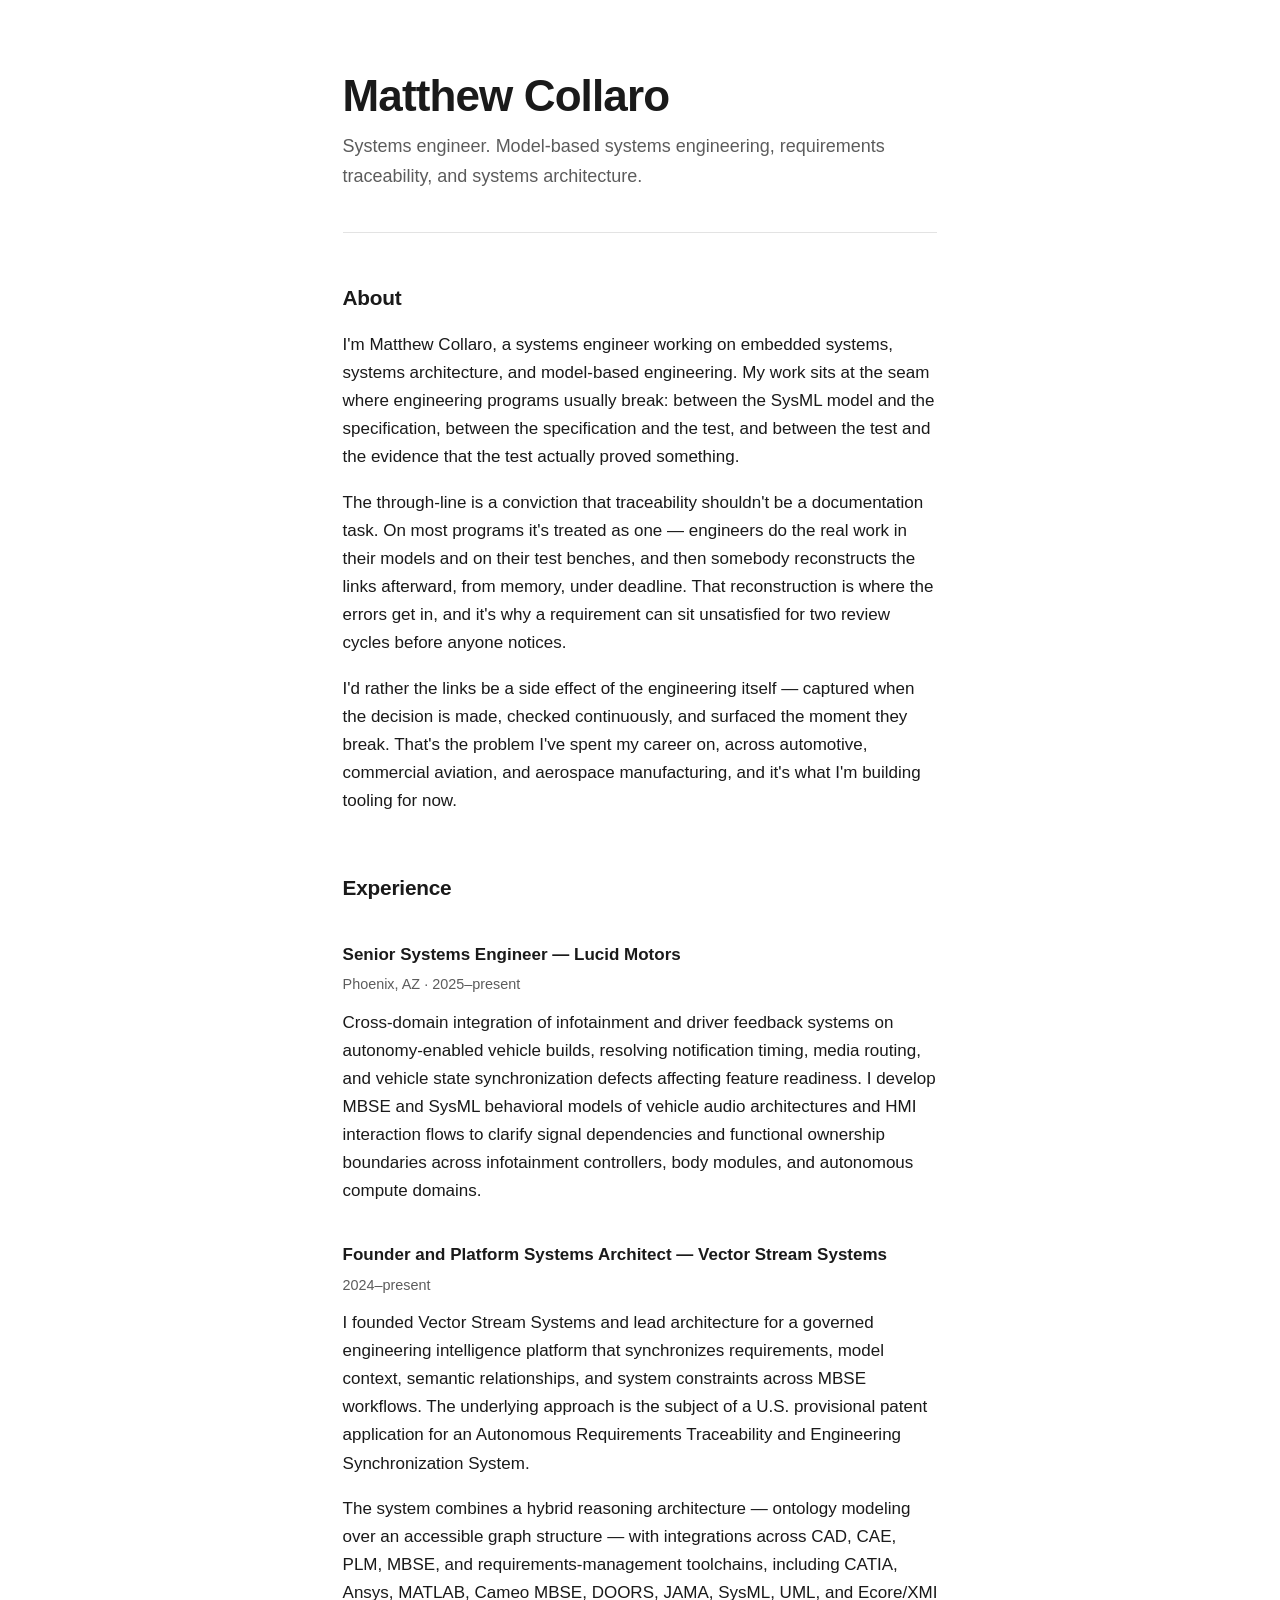
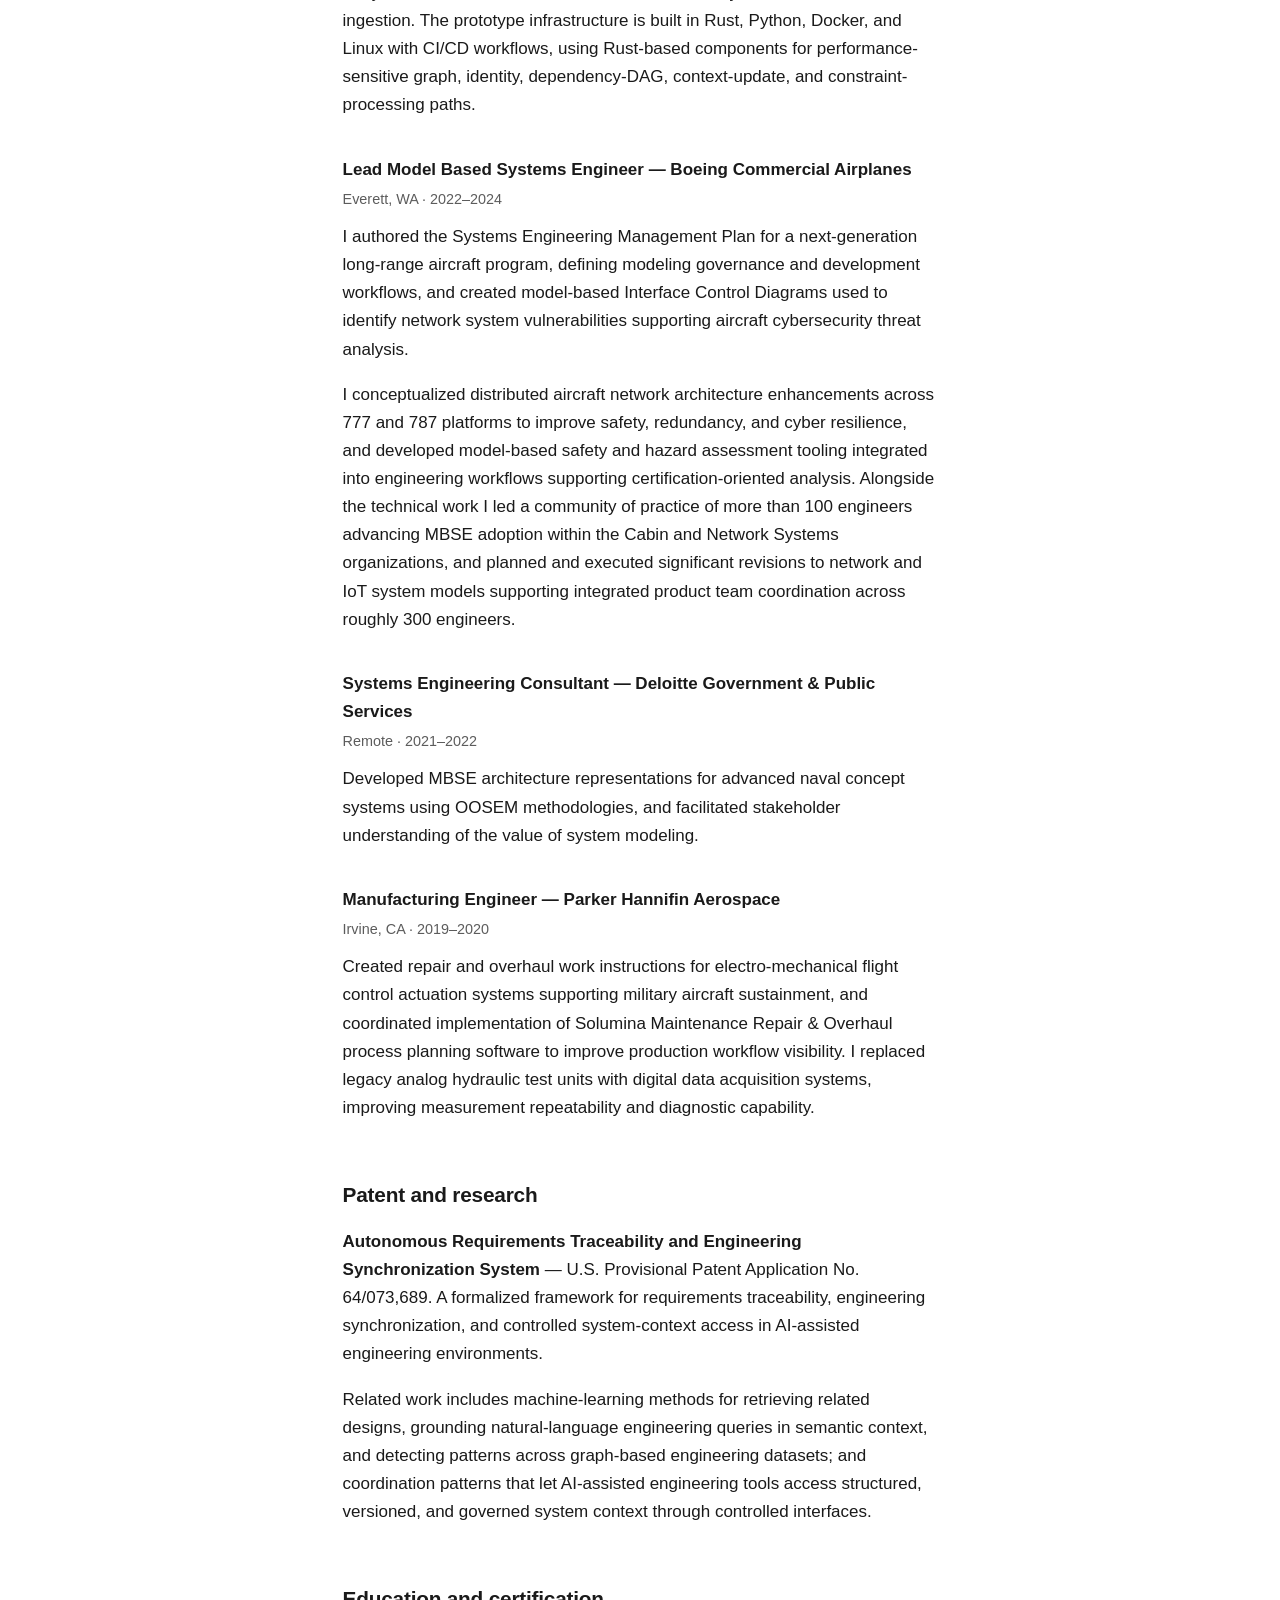
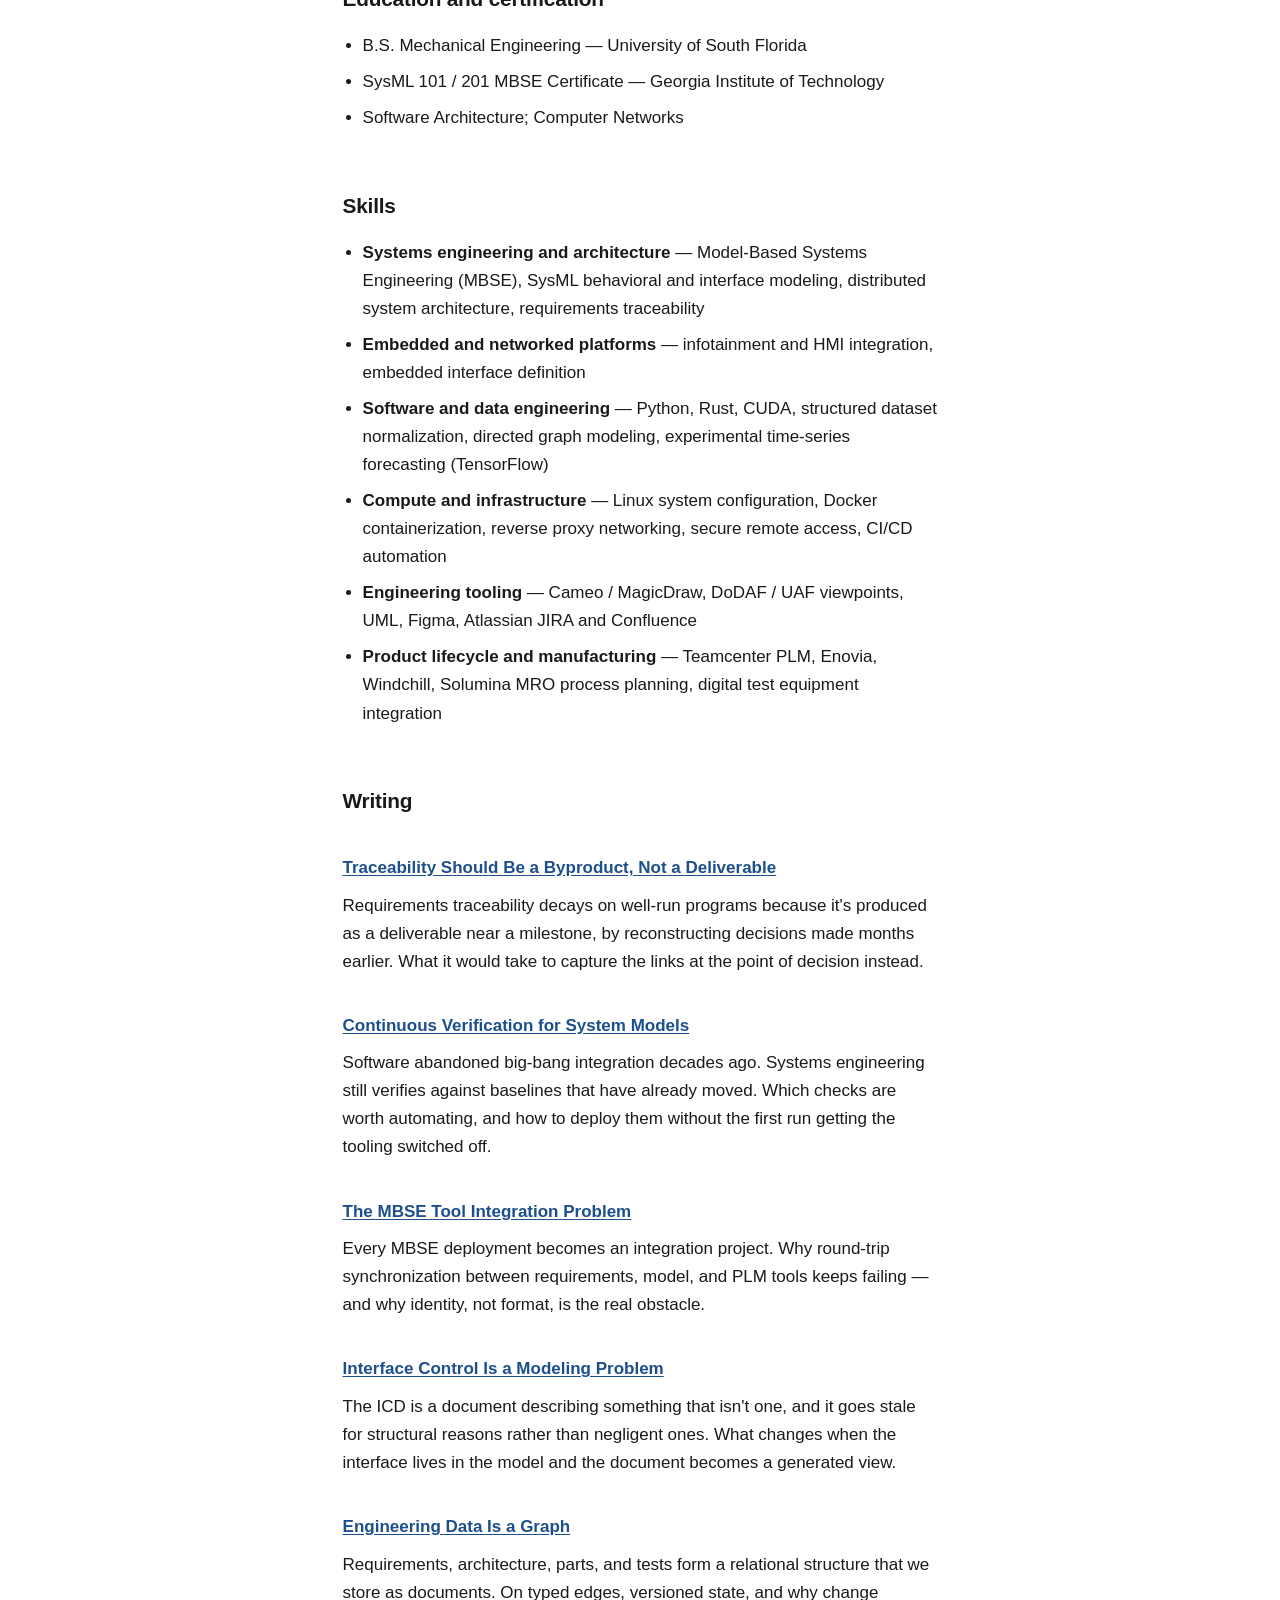
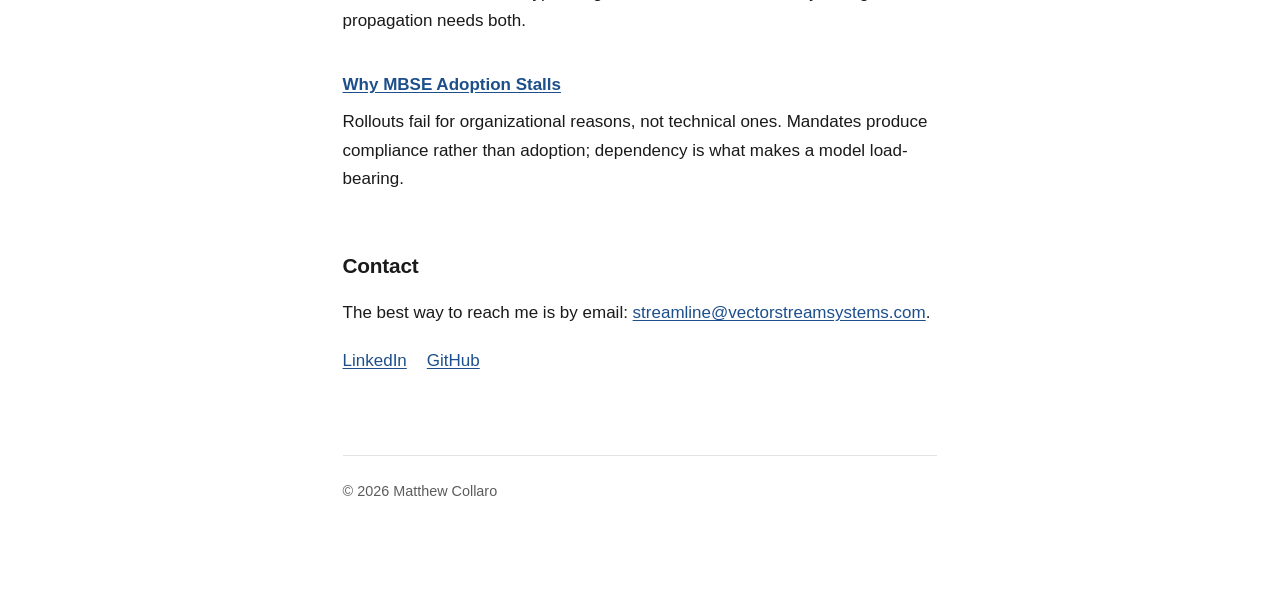
==== index.html @ b5e9d2a9 "Add six technical articles on MBSE, traceability, and verification" ====
<!DOCTYPE html>
<html lang="en">
<head>
<meta charset="utf-8" />
<meta name="viewport" content="width=device-width, initial-scale=1" />
<title>Matthew Collaro — Systems Engineer</title>
<meta name="description" content="Matthew Collaro is a senior systems engineer working in model-based systems engineering, requirements traceability, and vehicle and aircraft systems architecture." />
<meta name="robots" content="index,follow,max-image-preview:large" />
<link rel="canonical" href="https://radsilent.github.io/" />

<meta property="og:type" content="profile" />
<meta property="og:title" content="Matthew Collaro — Systems Engineer" />
<meta property="og:description" content="Senior systems engineer working in model-based systems engineering, requirements traceability, and systems architecture." />
<meta property="og:url" content="https://radsilent.github.io/" />
<meta property="profile:first_name" content="Matthew" />
<meta property="profile:last_name" content="Collaro" />
<meta name="twitter:card" content="summary" />
<meta name="twitter:title" content="Matthew Collaro — Systems Engineer" />
<meta name="twitter:description" content="Senior systems engineer working in model-based systems engineering and requirements traceability." />

<link rel="stylesheet" href="style.css" />

<script type="application/ld+json">
{
  "@context": "https://schema.org",
  "@type": "Person",
  "@id": "https://radsilent.github.io/#matthew-collaro",
  "name": "Matthew Collaro",
  "givenName": "Matthew",
  "familyName": "Collaro",
  "url": "https://radsilent.github.io/",
  "email": "mailto:streamline@vectorstreamsystems.com",
  "jobTitle": "Senior Systems Engineer",
  "description": "Senior systems engineer working in model-based systems engineering, requirements traceability, and systems architecture for automotive and aerospace programs.",
  "alumniOf": [
    {
      "@type": "CollegeOrUniversity",
      "name": "University of South Florida"
    },
    {
      "@type": "CollegeOrUniversity",
      "name": "Georgia Institute of Technology"
    }
  ],
  "knowsAbout": [
    "Model-based systems engineering",
    "SysML",
    "Requirements engineering",
    "Requirements traceability",
    "Systems architecture",
    "Verification and validation",
    "Embedded systems",
    "Rust",
    "Python"
  ],
  "sameAs": [
    "https://www.linkedin.com/in/mattcollaro/",
    "https://github.com/radsilent"
  ]
}
</script>
</head>
<body>

<header class="masthead">
  <h1>Matthew Collaro</h1>
  <p class="tagline">Systems engineer. Model-based systems engineering, requirements traceability, and systems architecture.</p>
</header>

<main>

  <section id="about">
    <h2>About</h2>
    <p>
      I'm Matthew Collaro, a systems engineer working on embedded systems, systems
      architecture, and model-based engineering. My work sits at the seam where
      engineering programs usually break: between the SysML model and the specification,
      between the specification and the test, and between the test and the evidence that
      the test actually proved something.
    </p>
    <p>
      The through-line is a conviction that traceability shouldn't be a documentation
      task. On most programs it's treated as one — engineers do the real work in their
      models and on their test benches, and then somebody reconstructs the links
      afterward, from memory, under deadline. That reconstruction is where the errors get
      in, and it's why a requirement can sit unsatisfied for two review cycles before
      anyone notices.
    </p>
    <p>
      I'd rather the links be a side effect of the engineering itself — captured when the
      decision is made, checked continuously, and surfaced the moment they break. That's
      the problem I've spent my career on, across automotive, commercial aviation, and
      aerospace manufacturing, and it's what I'm building tooling for now.
    </p>
  </section>

  <section id="experience">
    <h2>Experience</h2>

    <article class="entry">
      <h3>Senior Systems Engineer — Lucid Motors</h3>
      <p class="meta">Phoenix, AZ &middot; 2025&ndash;present</p>
      <p>
        Cross-domain integration of infotainment and driver feedback systems on
        autonomy-enabled vehicle builds, resolving notification timing, media routing,
        and vehicle state synchronization defects affecting feature readiness. I develop
        MBSE and SysML behavioral models of vehicle audio architectures and HMI
        interaction flows to clarify signal dependencies and functional ownership
        boundaries across infotainment controllers, body modules, and autonomous compute
        domains.
      </p>
    </article>

    <article class="entry">
      <h3>Founder and Platform Systems Architect — Vector Stream Systems</h3>
      <p class="meta">2024&ndash;present</p>
      <p>
        I founded Vector Stream Systems and lead architecture for a governed engineering
        intelligence platform that synchronizes requirements, model context, semantic
        relationships, and system constraints across MBSE workflows. The underlying
        approach is the subject of a U.S. provisional patent application for an
        Autonomous Requirements Traceability and Engineering Synchronization System.
      </p>
      <p>
        The system combines a hybrid reasoning architecture — ontology modeling over an
        accessible graph structure — with integrations across CAD, CAE, PLM, MBSE, and
        requirements-management toolchains, including CATIA, Ansys, MATLAB, Cameo MBSE,
        DOORS, JAMA, SysML, UML, and Ecore/XMI ingestion. The prototype infrastructure is
        built in Rust, Python, Docker, and Linux with CI/CD workflows, using Rust-based
        components for performance-sensitive graph, identity, dependency-DAG,
        context-update, and constraint-processing paths.
      </p>
    </article>

    <article class="entry">
      <h3>Lead Model Based Systems Engineer — Boeing Commercial Airplanes</h3>
      <p class="meta">Everett, WA &middot; 2022&ndash;2024</p>
      <p>
        I authored the Systems Engineering Management Plan for a next-generation
        long-range aircraft program, defining modeling governance and development
        workflows, and created model-based Interface Control Diagrams used to identify
        network system vulnerabilities supporting aircraft cybersecurity threat analysis.
      </p>
      <p>
        I conceptualized distributed aircraft network architecture enhancements across
        777 and 787 platforms to improve safety, redundancy, and cyber resilience, and
        developed model-based safety and hazard assessment tooling integrated into
        engineering workflows supporting certification-oriented analysis. Alongside the
        technical work I led a community of practice of more than 100 engineers advancing
        MBSE adoption within the Cabin and Network Systems organizations, and planned and
        executed significant revisions to network and IoT system models supporting
        integrated product team coordination across roughly 300 engineers.
      </p>
    </article>

    <article class="entry">
      <h3>Systems Engineering Consultant — Deloitte Government &amp; Public Services</h3>
      <p class="meta">Remote &middot; 2021&ndash;2022</p>
      <p>
        Developed MBSE architecture representations for advanced naval concept systems
        using OOSEM methodologies, and facilitated stakeholder understanding of the value
        of system modeling.
      </p>
    </article>

    <article class="entry">
      <h3>Manufacturing Engineer — Parker Hannifin Aerospace</h3>
      <p class="meta">Irvine, CA &middot; 2019&ndash;2020</p>
      <p>
        Created repair and overhaul work instructions for electro-mechanical flight
        control actuation systems supporting military aircraft sustainment, and
        coordinated implementation of Solumina Maintenance Repair &amp; Overhaul process
        planning software to improve production workflow visibility. I replaced legacy
        analog hydraulic test units with digital data acquisition systems, improving
        measurement repeatability and diagnostic capability.
      </p>
    </article>
  </section>

  <section id="research">
    <h2>Patent and research</h2>
    <p>
      <strong>Autonomous Requirements Traceability and Engineering Synchronization
      System</strong> — U.S. Provisional Patent Application No. 64/073,689. A formalized
      framework for requirements traceability, engineering synchronization, and
      controlled system-context access in AI-assisted engineering environments.
    </p>
    <p>
      Related work includes machine-learning methods for retrieving related designs,
      grounding natural-language engineering queries in semantic context, and detecting
      patterns across graph-based engineering datasets; and coordination patterns that
      let AI-assisted engineering tools access structured, versioned, and governed system
      context through controlled interfaces.
    </p>
  </section>

  <section id="education">
    <h2>Education and certification</h2>
    <ul>
      <li>B.S. Mechanical Engineering — University of South Florida</li>
      <li>SysML 101 / 201 MBSE Certificate — Georgia Institute of Technology</li>
      <li>Software Architecture; Computer Networks</li>
    </ul>
  </section>

  <section id="skills">
    <h2>Skills</h2>
    <ul>
      <li><strong>Systems engineering and architecture</strong> — Model-Based Systems Engineering (MBSE), SysML behavioral and interface modeling, distributed system architecture, requirements traceability</li>
      <li><strong>Embedded and networked platforms</strong> — infotainment and HMI integration, embedded interface definition</li>
      <li><strong>Software and data engineering</strong> — Python, Rust, CUDA, structured dataset normalization, directed graph modeling, experimental time-series forecasting (TensorFlow)</li>
      <li><strong>Compute and infrastructure</strong> — Linux system configuration, Docker containerization, reverse proxy networking, secure remote access, CI/CD automation</li>
      <li><strong>Engineering tooling</strong> — Cameo / MagicDraw, DoDAF / UAF viewpoints, UML, Figma, Atlassian JIRA and Confluence</li>
      <li><strong>Product lifecycle and manufacturing</strong> — Teamcenter PLM, Enovia, Windchill, Solumina MRO process planning, digital test equipment integration</li>
    </ul>
  </section>

  <section id="writing">
    <h2>Writing</h2>

    <article class="entry">
      <h3><a href="articles/traceability-as-a-byproduct.html">Traceability Should Be a Byproduct, Not a Deliverable</a></h3>
      <p>
        Requirements traceability decays on well-run programs because it's produced as a
        deliverable near a milestone, by reconstructing decisions made months earlier.
        What it would take to capture the links at the point of decision instead.
      </p>
    </article>

    <article class="entry">
      <h3><a href="articles/continuous-verification.html">Continuous Verification for System Models</a></h3>
      <p>
        Software abandoned big-bang integration decades ago. Systems engineering still
        verifies against baselines that have already moved. Which checks are worth
        automating, and how to deploy them without the first run getting the tooling
        switched off.
      </p>
    </article>

    <article class="entry">
      <h3><a href="articles/mbse-tool-integration.html">The MBSE Tool Integration Problem</a></h3>
      <p>
        Every MBSE deployment becomes an integration project. Why round-trip
        synchronization between requirements, model, and PLM tools keeps failing — and
        why identity, not format, is the real obstacle.
      </p>
    </article>

    <article class="entry">
      <h3><a href="articles/model-based-interface-control.html">Interface Control Is a Modeling Problem</a></h3>
      <p>
        The ICD is a document describing something that isn't one, and it goes stale for
        structural reasons rather than negligent ones. What changes when the interface
        lives in the model and the document becomes a generated view.
      </p>
    </article>

    <article class="entry">
      <h3><a href="articles/engineering-knowledge-graphs.html">Engineering Data Is a Graph</a></h3>
      <p>
        Requirements, architecture, parts, and tests form a relational structure that we
        store as documents. On typed edges, versioned state, and why change propagation
        needs both.
      </p>
    </article>

    <article class="entry">
      <h3><a href="articles/mbse-adoption.html">Why MBSE Adoption Stalls</a></h3>
      <p>
        Rollouts fail for organizational reasons, not technical ones. Mandates produce
        compliance rather than adoption; dependency is what makes a model load-bearing.
      </p>
    </article>
  </section>

  <section id="contact">
    <h2>Contact</h2>
    <p>
      The best way to reach me is by email:
      <a href="mailto:streamline@vectorstreamsystems.com">streamline@vectorstreamsystems.com</a>.
    </p>
    <ul class="profiles">
      <li><a href="https://www.linkedin.com/in/mattcollaro/" rel="me">LinkedIn</a></li>
      <li><a href="https://github.com/radsilent" rel="me">GitHub</a></li>
    </ul>
  </section>

</main>

<footer>
  <p>&copy; 2026 Matthew Collaro</p>
</footer>

</body>
</html>
---- style.css ----
:root {
  --bg: #ffffff;
  --fg: #1a1a1a;
  --muted: #5c5c5c;
  --rule: #e3e3e3;
  --link: #1c4f8b;
  --measure: 68ch;
}

@media (prefers-color-scheme: dark) {
  :root {
    --bg: #14161a;
    --fg: #e6e6e6;
    --muted: #9aa0a8;
    --rule: #2a2e35;
    --link: #7fb2f0;
  }
}

*, *::before, *::after { box-sizing: border-box; }

body {
  margin: 0 auto;
  padding: 0 1.5rem 5rem;
  max-width: var(--measure);
  background: var(--bg);
  color: var(--fg);
  font: 400 1.0625rem/1.65 -apple-system, BlinkMacSystemFont, "Segoe UI",
        Helvetica, Arial, sans-serif;
  -webkit-font-smoothing: antialiased;
}

.masthead {
  padding: 4.5rem 0 2.5rem;
  border-bottom: 1px solid var(--rule);
  margin-bottom: 3rem;
}

h1 {
  margin: 0;
  font-size: clamp(2rem, 6vw, 2.75rem);
  font-weight: 600;
  letter-spacing: -0.02em;
  line-height: 1.1;
}

.tagline {
  margin: 0.75rem 0 0;
  color: var(--muted);
  font-size: 1.125rem;
}

h2 {
  margin: 3.5rem 0 1rem;
  font-size: 1.3rem;
  font-weight: 600;
  letter-spacing: -0.01em;
}

section:first-of-type h2 { margin-top: 0; }

h3 {
  margin: 2.25rem 0 0.6rem;
  font-size: 1.0625rem;
  font-weight: 600;
}

p { margin: 0 0 1.1rem; }

a {
  color: var(--link);
  text-underline-offset: 2px;
}

a:hover { text-decoration: none; }

.muted { color: var(--muted); }

.entry + .entry { margin-top: 0.5rem; }

.profiles {
  list-style: none;
  margin: 1.25rem 0 0;
  padding: 0;
  display: flex;
  flex-wrap: wrap;
  gap: 1.25rem;
}

footer {
  margin-top: 5rem;
  padding-top: 1.5rem;
  border-top: 1px solid var(--rule);
  color: var(--muted);
  font-size: 0.9rem;
}

.meta {
  margin: -0.35rem 0 0.75rem;
  color: var(--muted);
  font-size: 0.9rem;
}

ul:not(.profiles) {
  margin: 0 0 1.1rem;
  padding-left: 1.25rem;
}

ul:not(.profiles) li { margin-bottom: 0.5rem; }

.crumb {
  margin: 0 0 1.25rem;
  font-size: 0.9rem;
}

article h2 {
  margin: 2.5rem 0 0.9rem;
  font-size: 1.15rem;
}
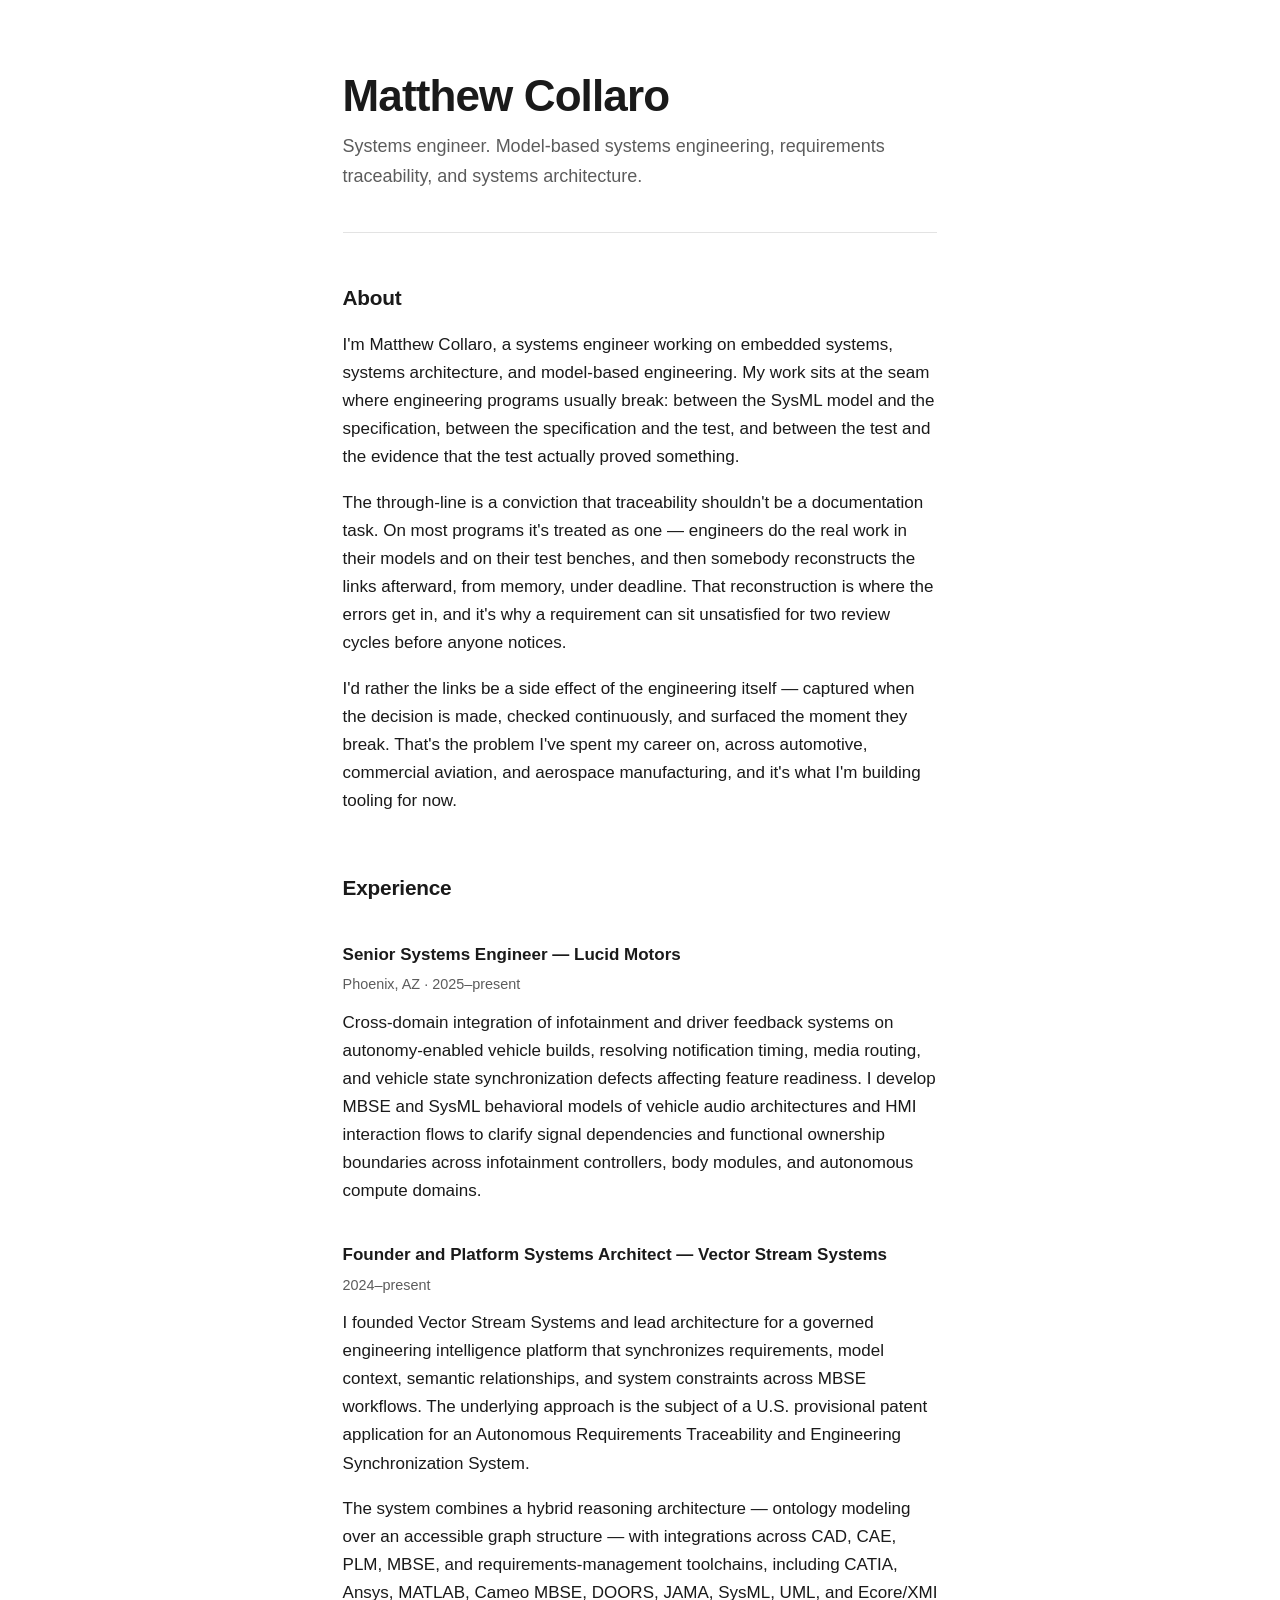
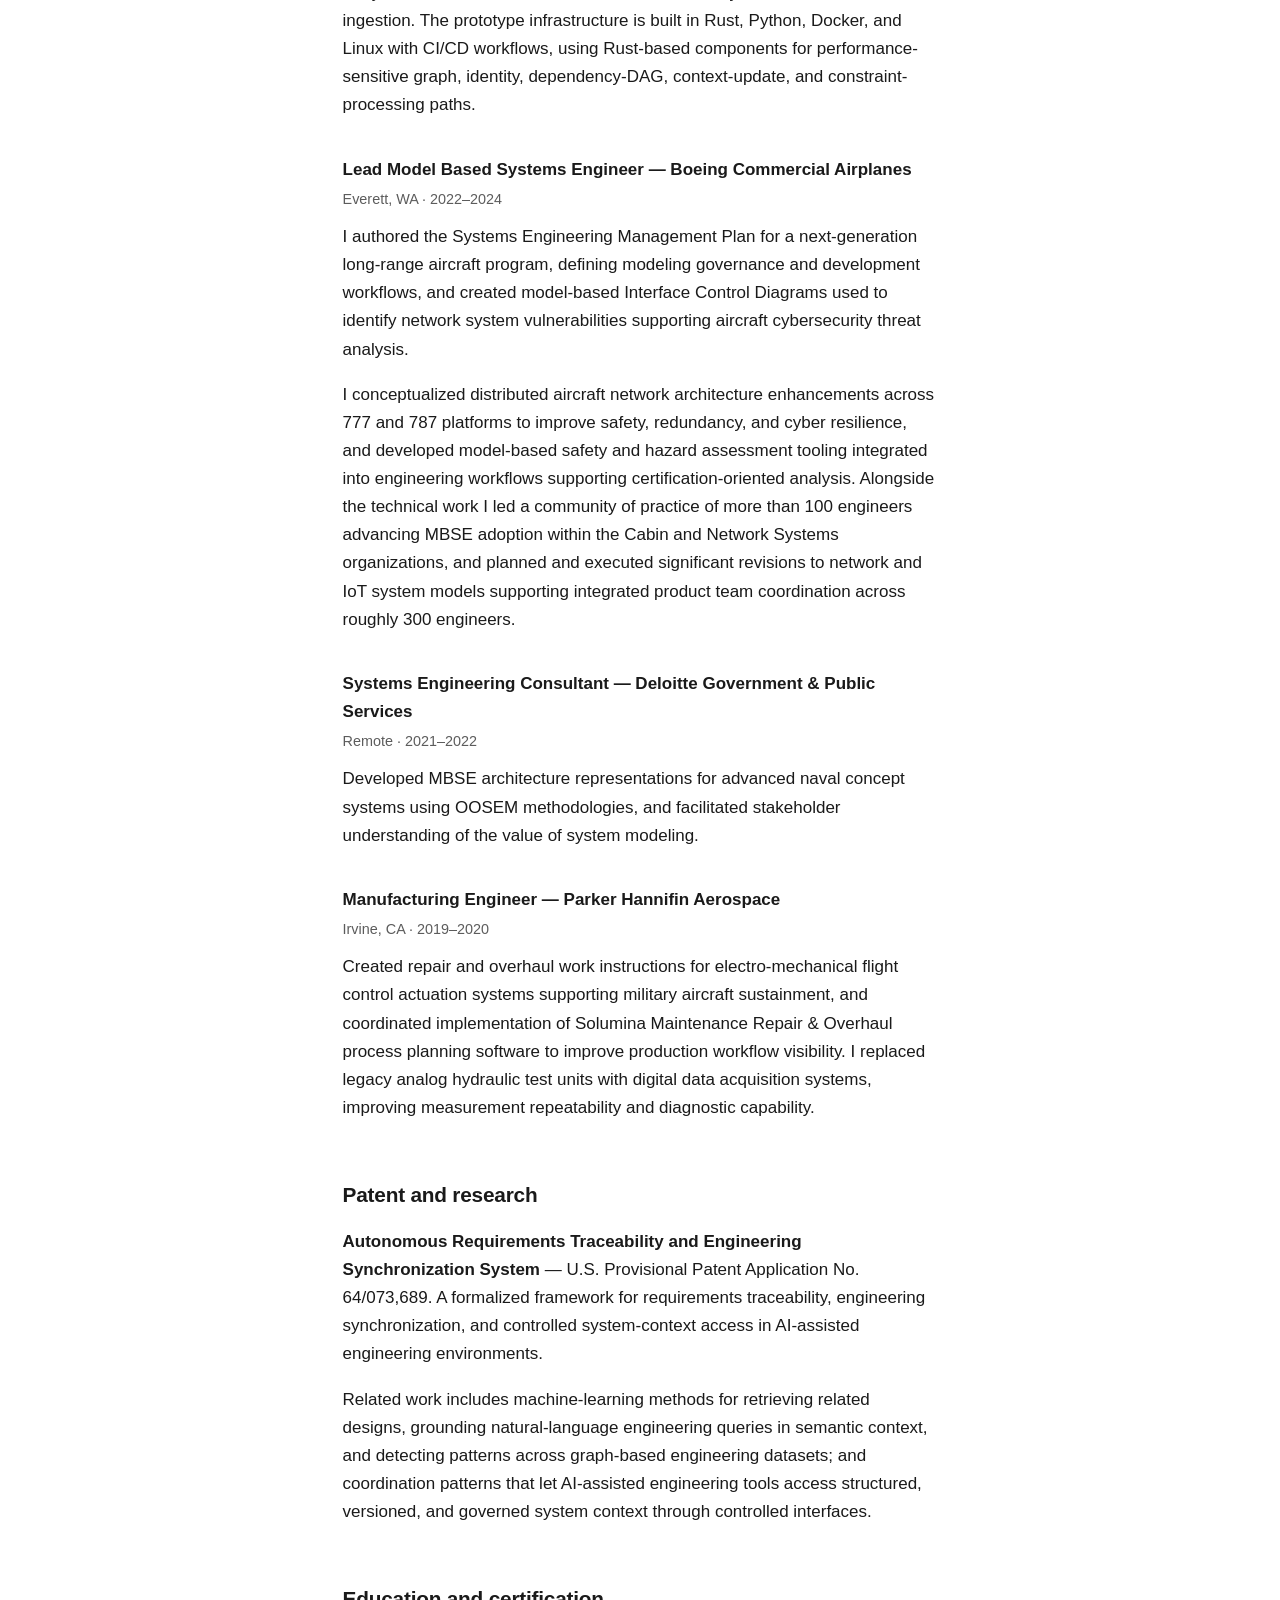
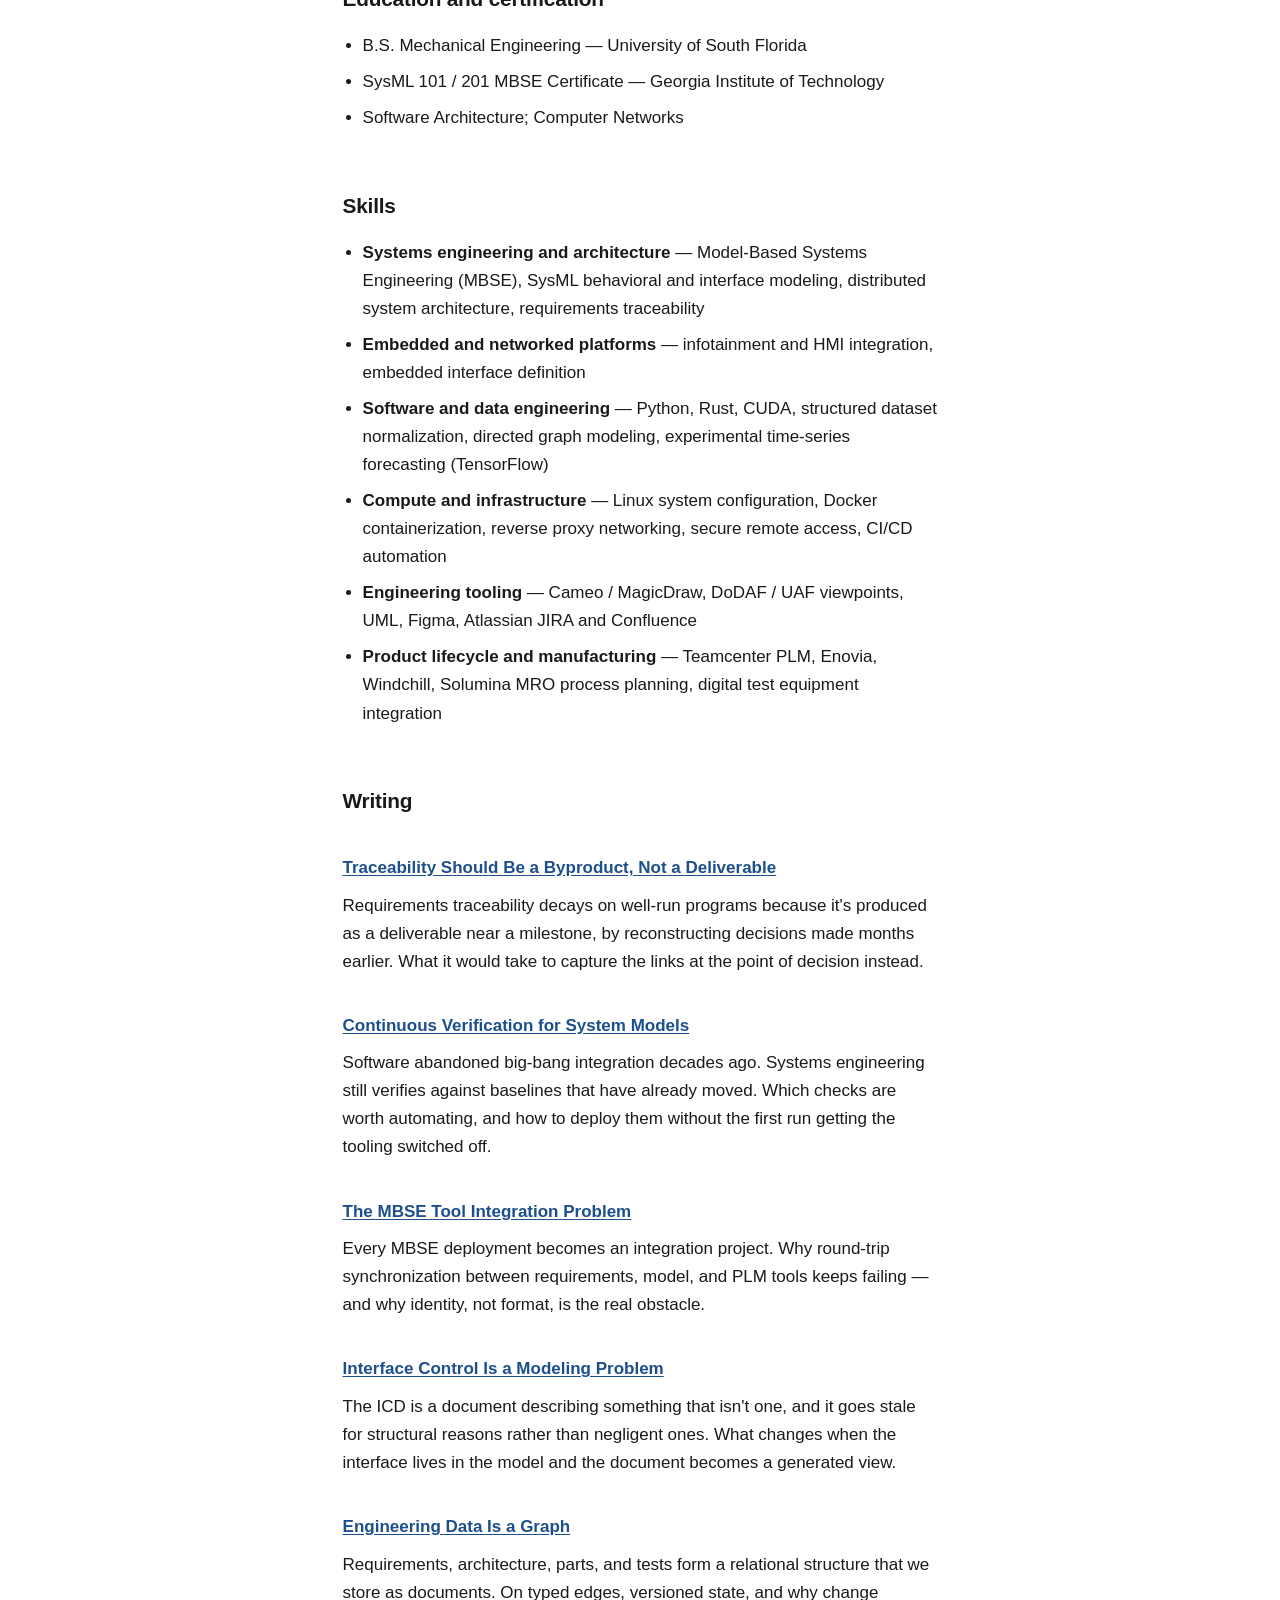
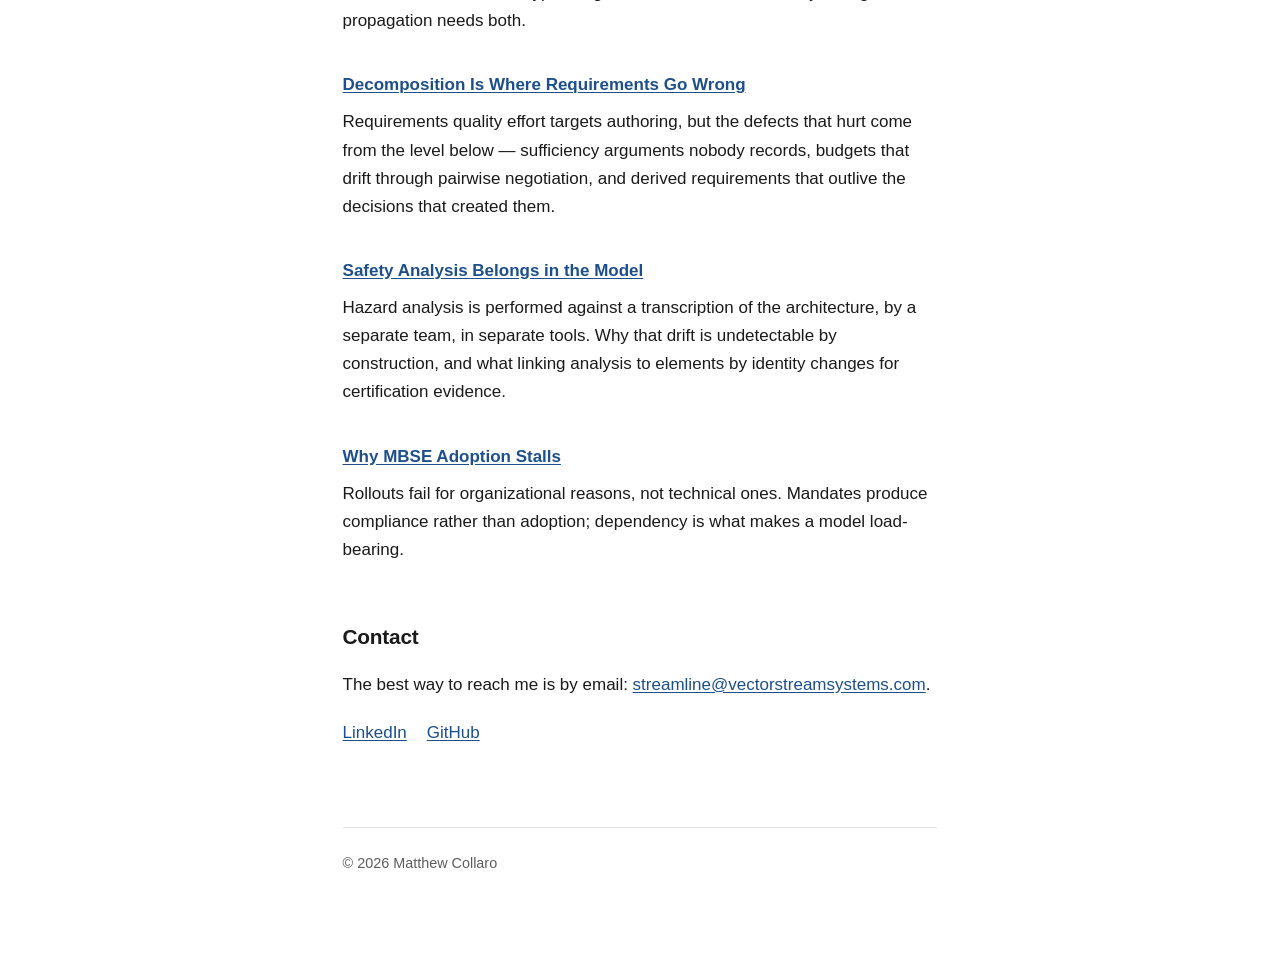
==== commit 961d8e64: "Add articles on requirements decomposition and model-based safety analysis" ====
--- a/index.html
+++ b/index.html
@@ -265,6 +265,26 @@
     </article>
 
     <article class="entry">
+      <h3><a href="articles/requirements-decomposition-and-allocation.html">Decomposition Is Where Requirements Go Wrong</a></h3>
+      <p>
+        Requirements quality effort targets authoring, but the defects that hurt come
+        from the level below — sufficiency arguments nobody records, budgets that drift
+        through pairwise negotiation, and derived requirements that outlive the decisions
+        that created them.
+      </p>
+    </article>
+
+    <article class="entry">
+      <h3><a href="articles/model-based-safety-analysis.html">Safety Analysis Belongs in the Model</a></h3>
+      <p>
+        Hazard analysis is performed against a transcription of the architecture, by a
+        separate team, in separate tools. Why that drift is undetectable by construction,
+        and what linking analysis to elements by identity changes for certification
+        evidence.
+      </p>
+    </article>
+
+    <article class="entry">
       <h3><a href="articles/mbse-adoption.html">Why MBSE Adoption Stalls</a></h3>
       <p>
         Rollouts fail for organizational reasons, not technical ones. Mandates produce
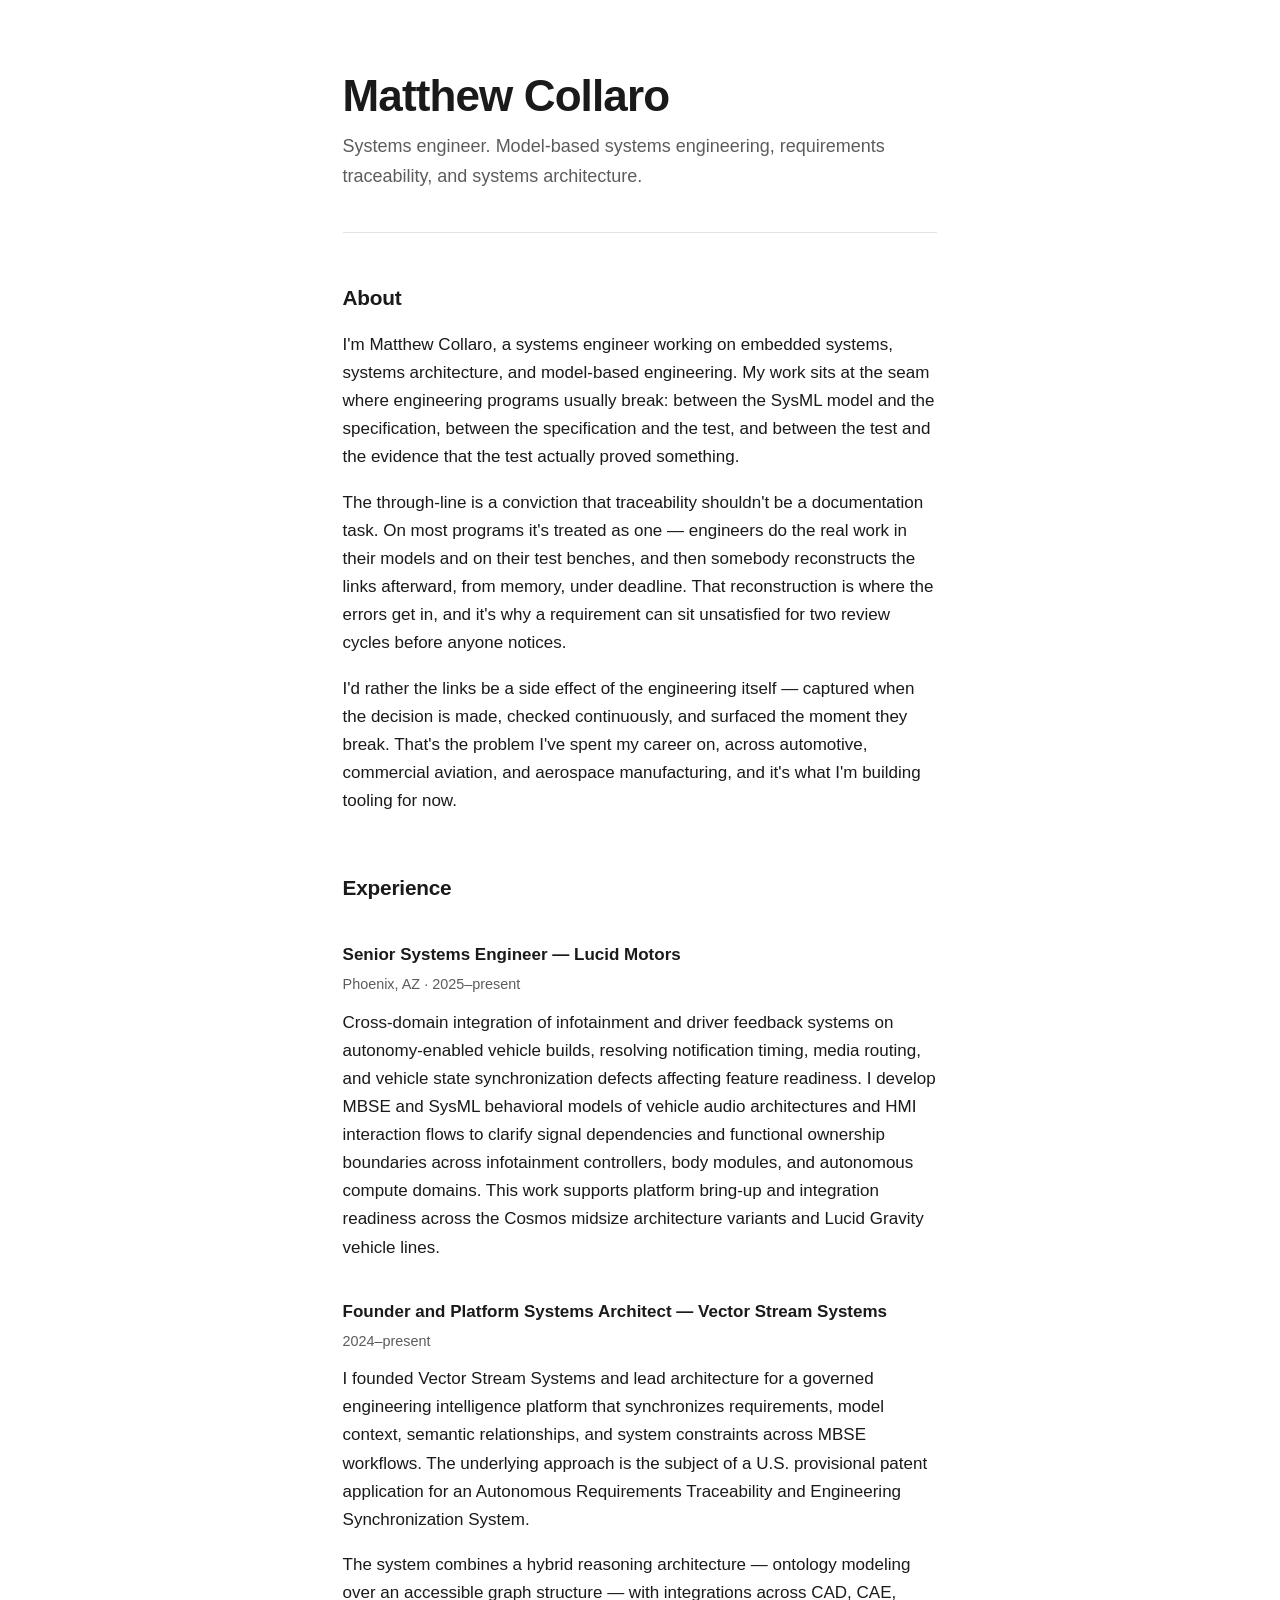
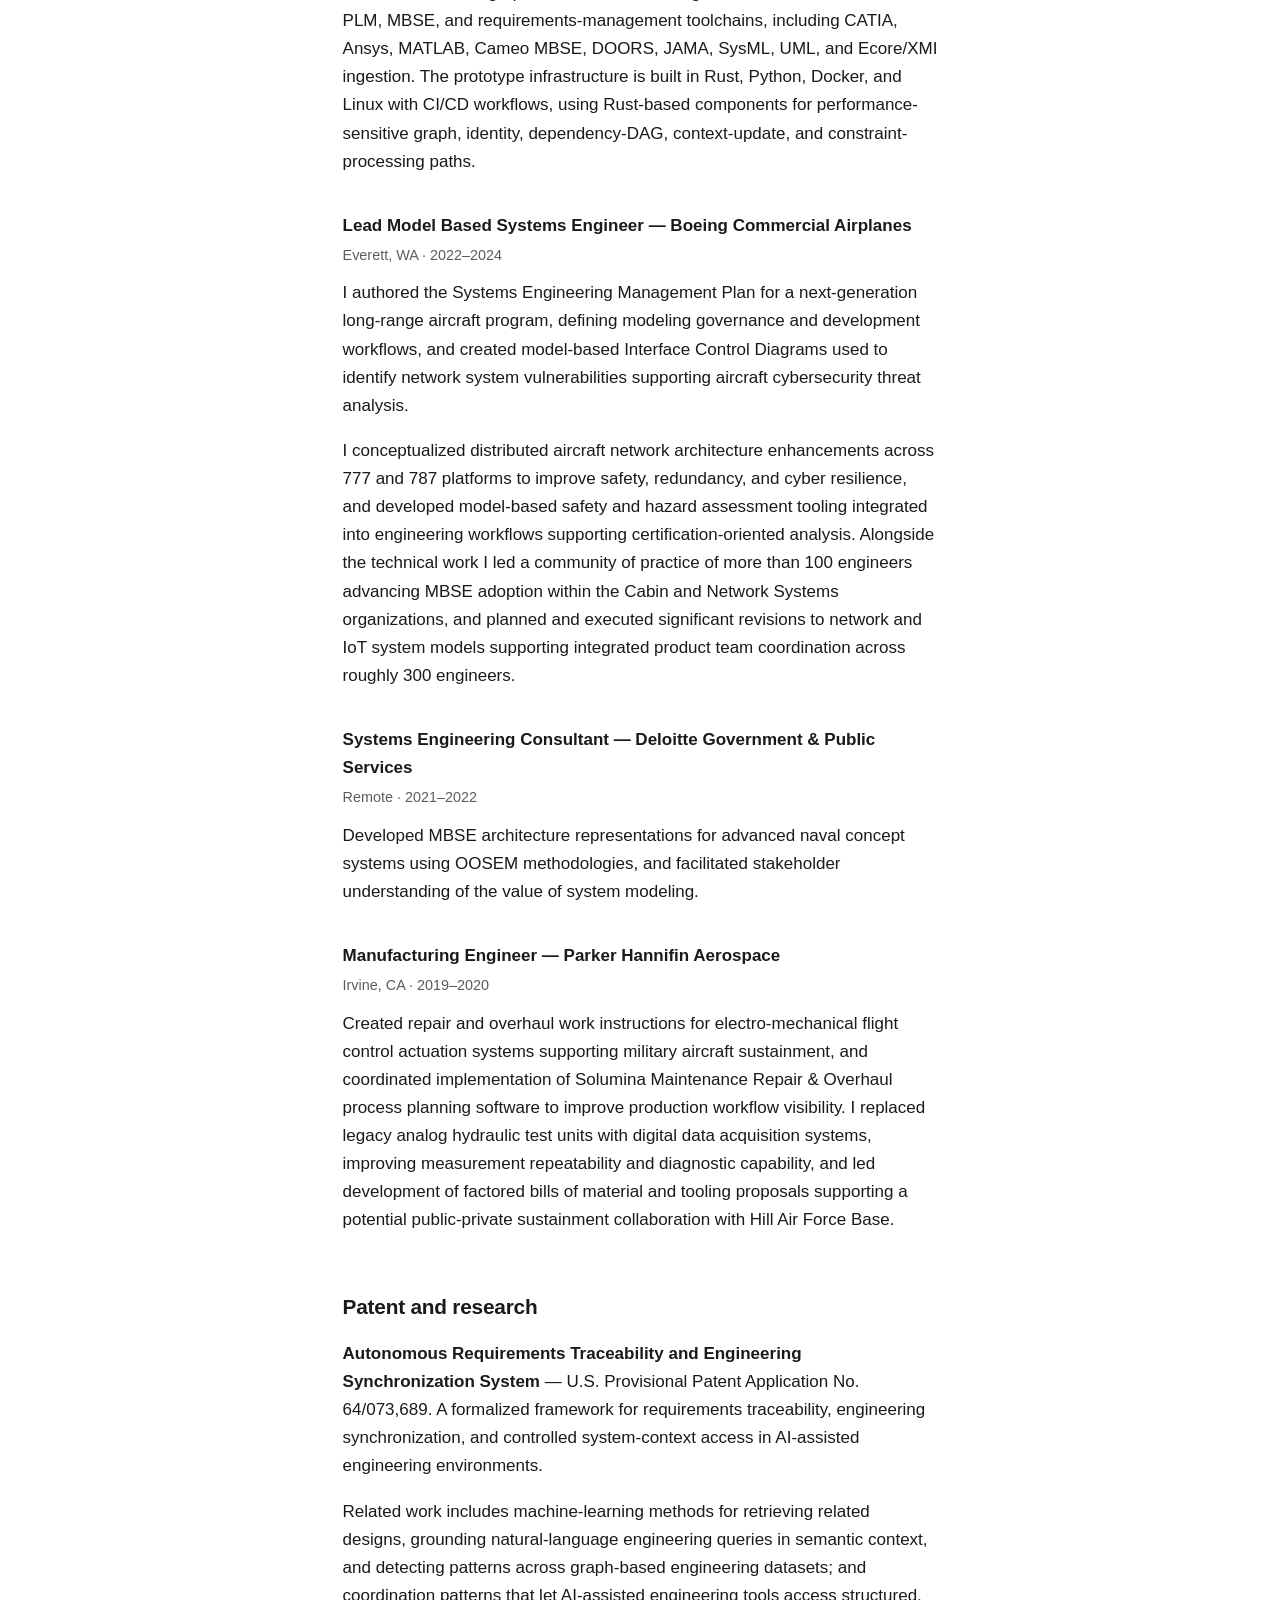
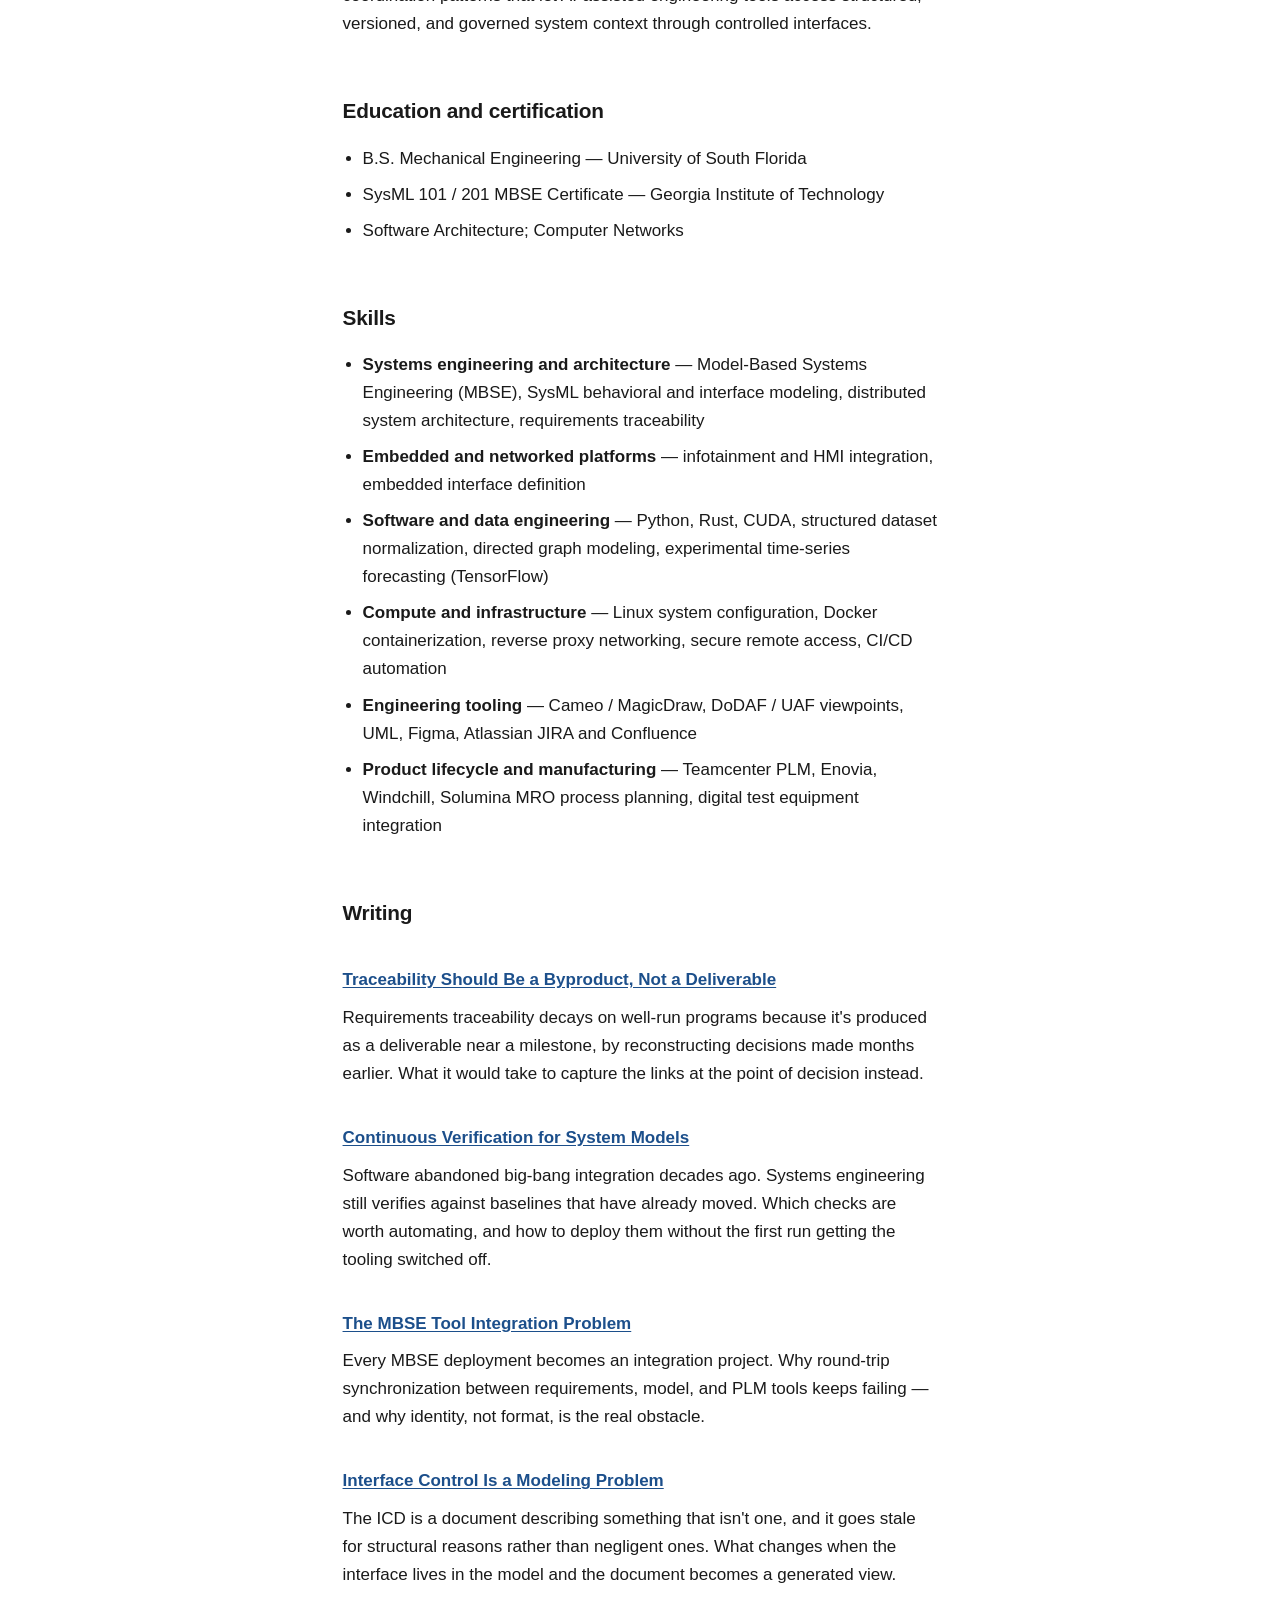
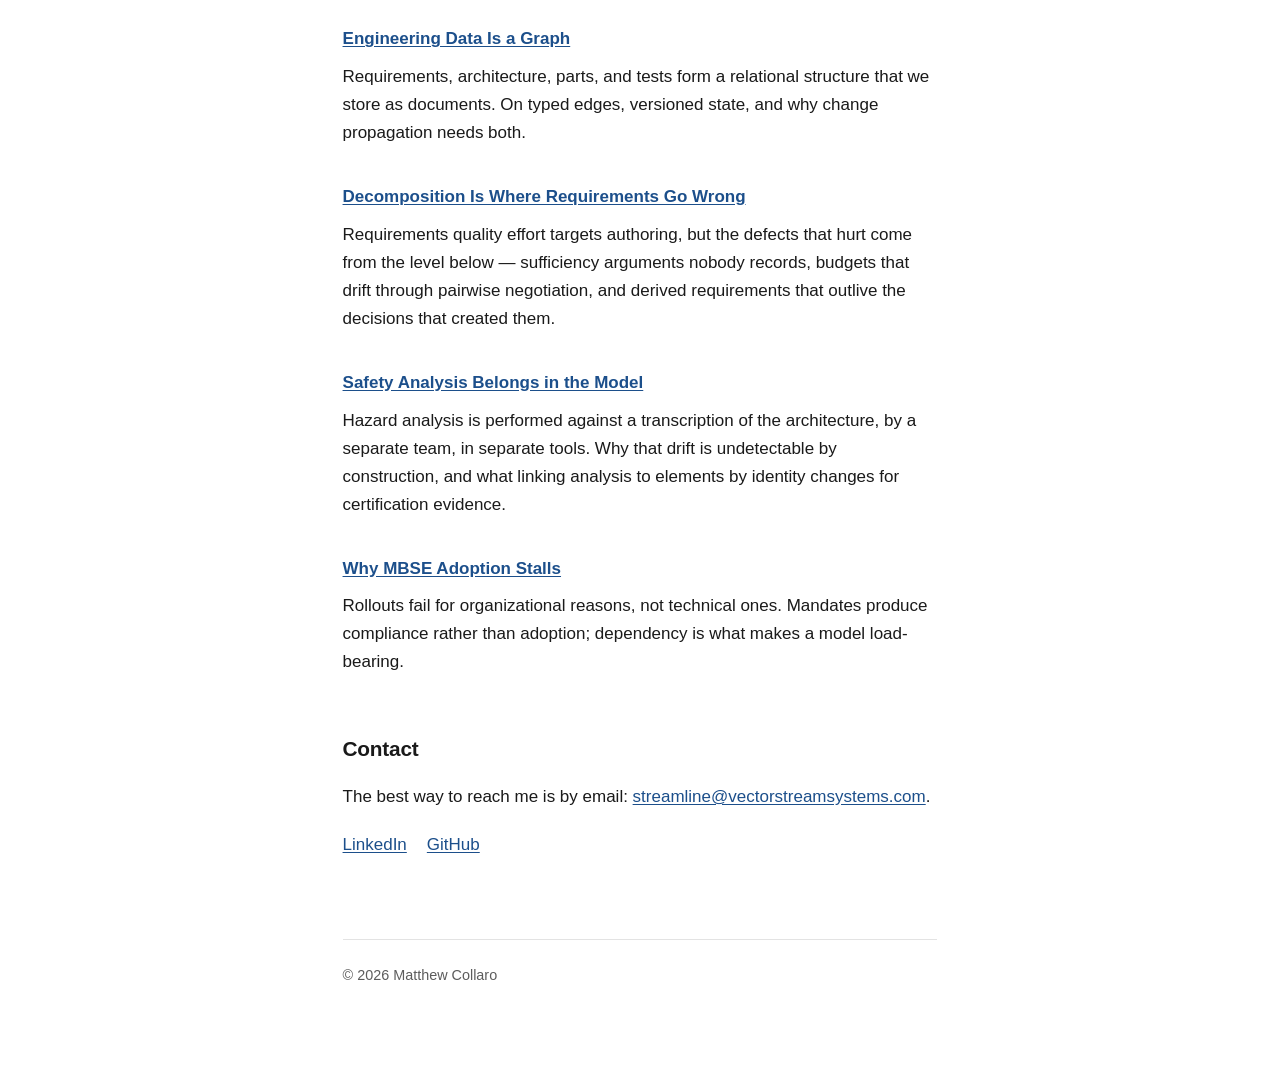
==== commit 1b879609: "Enrich Lucid and Parker Hannifin entries with program specifics Add Cosmos/Lucid Gravity bring-up de" ====
--- a/index.html
+++ b/index.html
@@ -107,7 +107,8 @@
         MBSE and SysML behavioral models of vehicle audio architectures and HMI
         interaction flows to clarify signal dependencies and functional ownership
         boundaries across infotainment controllers, body modules, and autonomous compute
-        domains.
+        domains. This work supports platform bring-up and integration readiness across
+        the Cosmos midsize architecture variants and Lucid Gravity vehicle lines.
       </p>
     </article>
 
@@ -172,7 +173,9 @@
         coordinated implementation of Solumina Maintenance Repair &amp; Overhaul process
         planning software to improve production workflow visibility. I replaced legacy
         analog hydraulic test units with digital data acquisition systems, improving
-        measurement repeatability and diagnostic capability.
+        measurement repeatability and diagnostic capability, and led development of
+        factored bills of material and tooling proposals supporting a potential
+        public-private sustainment collaboration with Hill Air Force Base.
       </p>
     </article>
   </section>
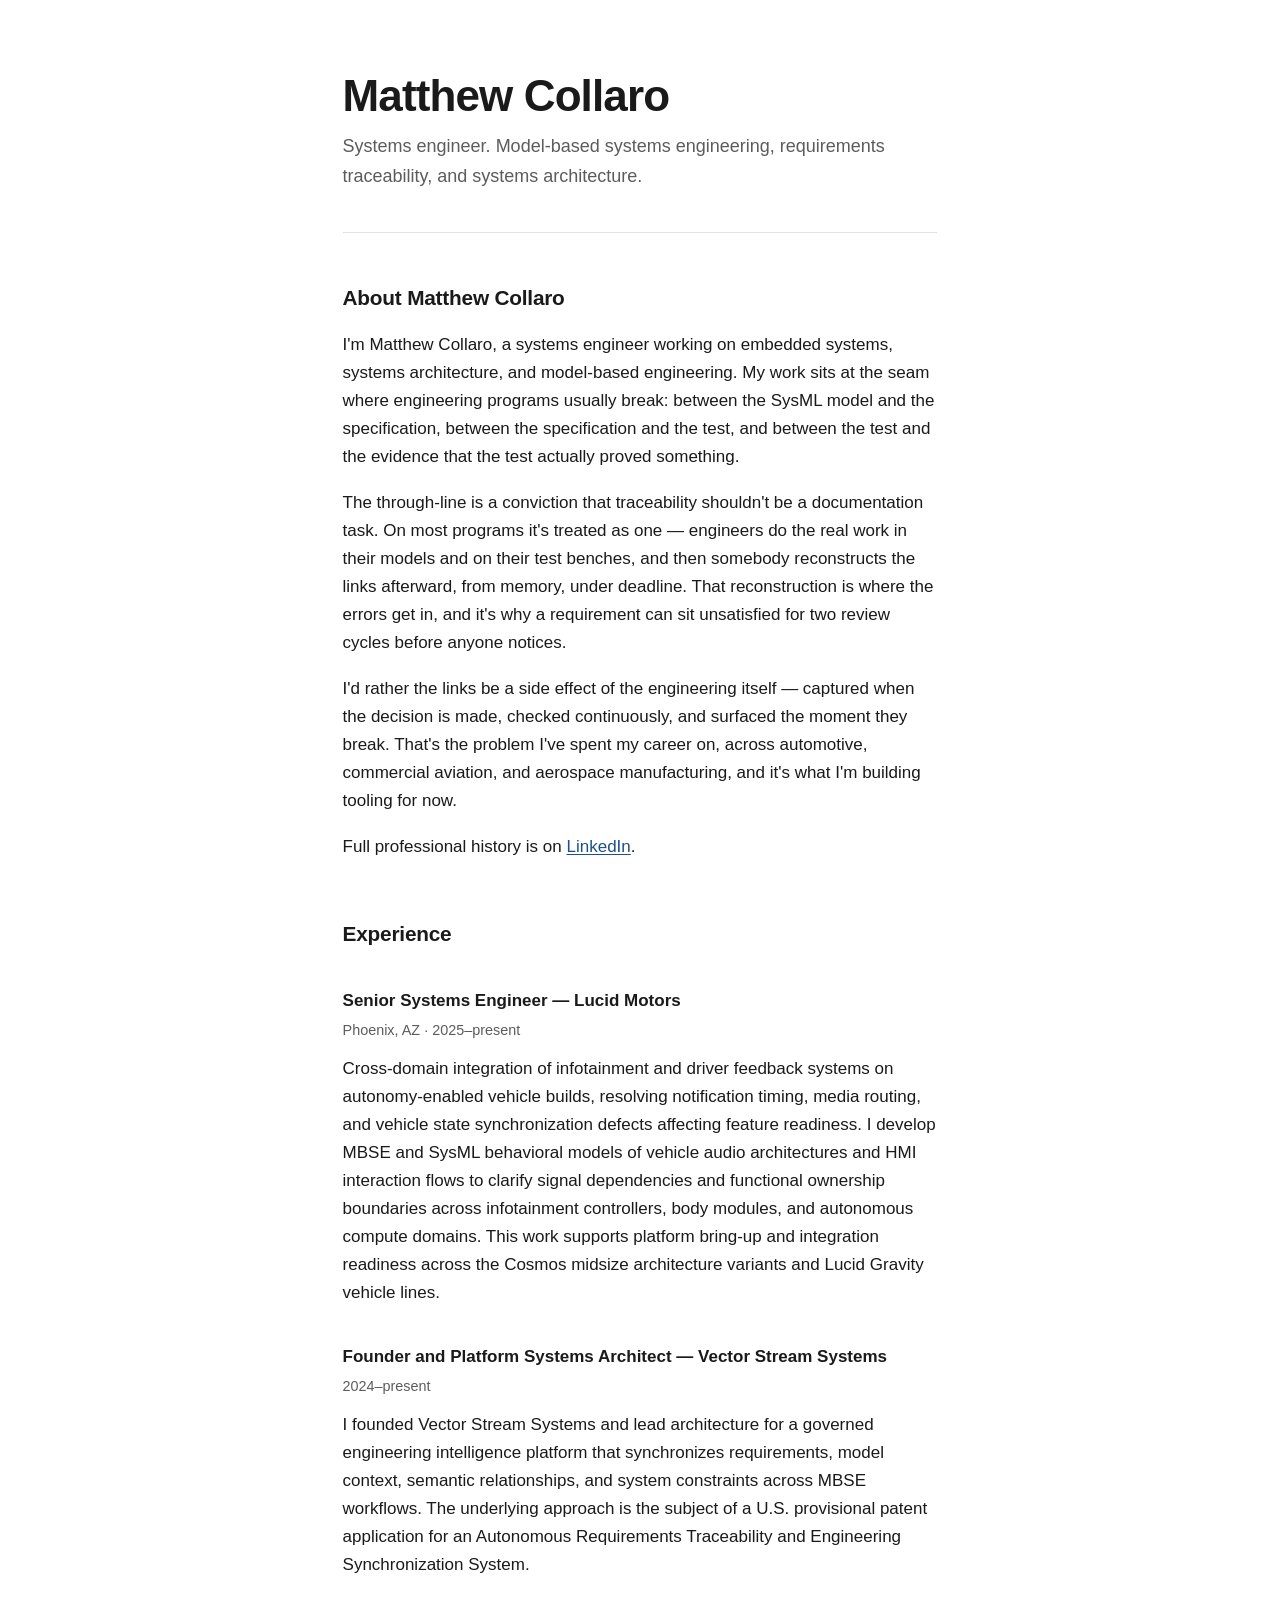
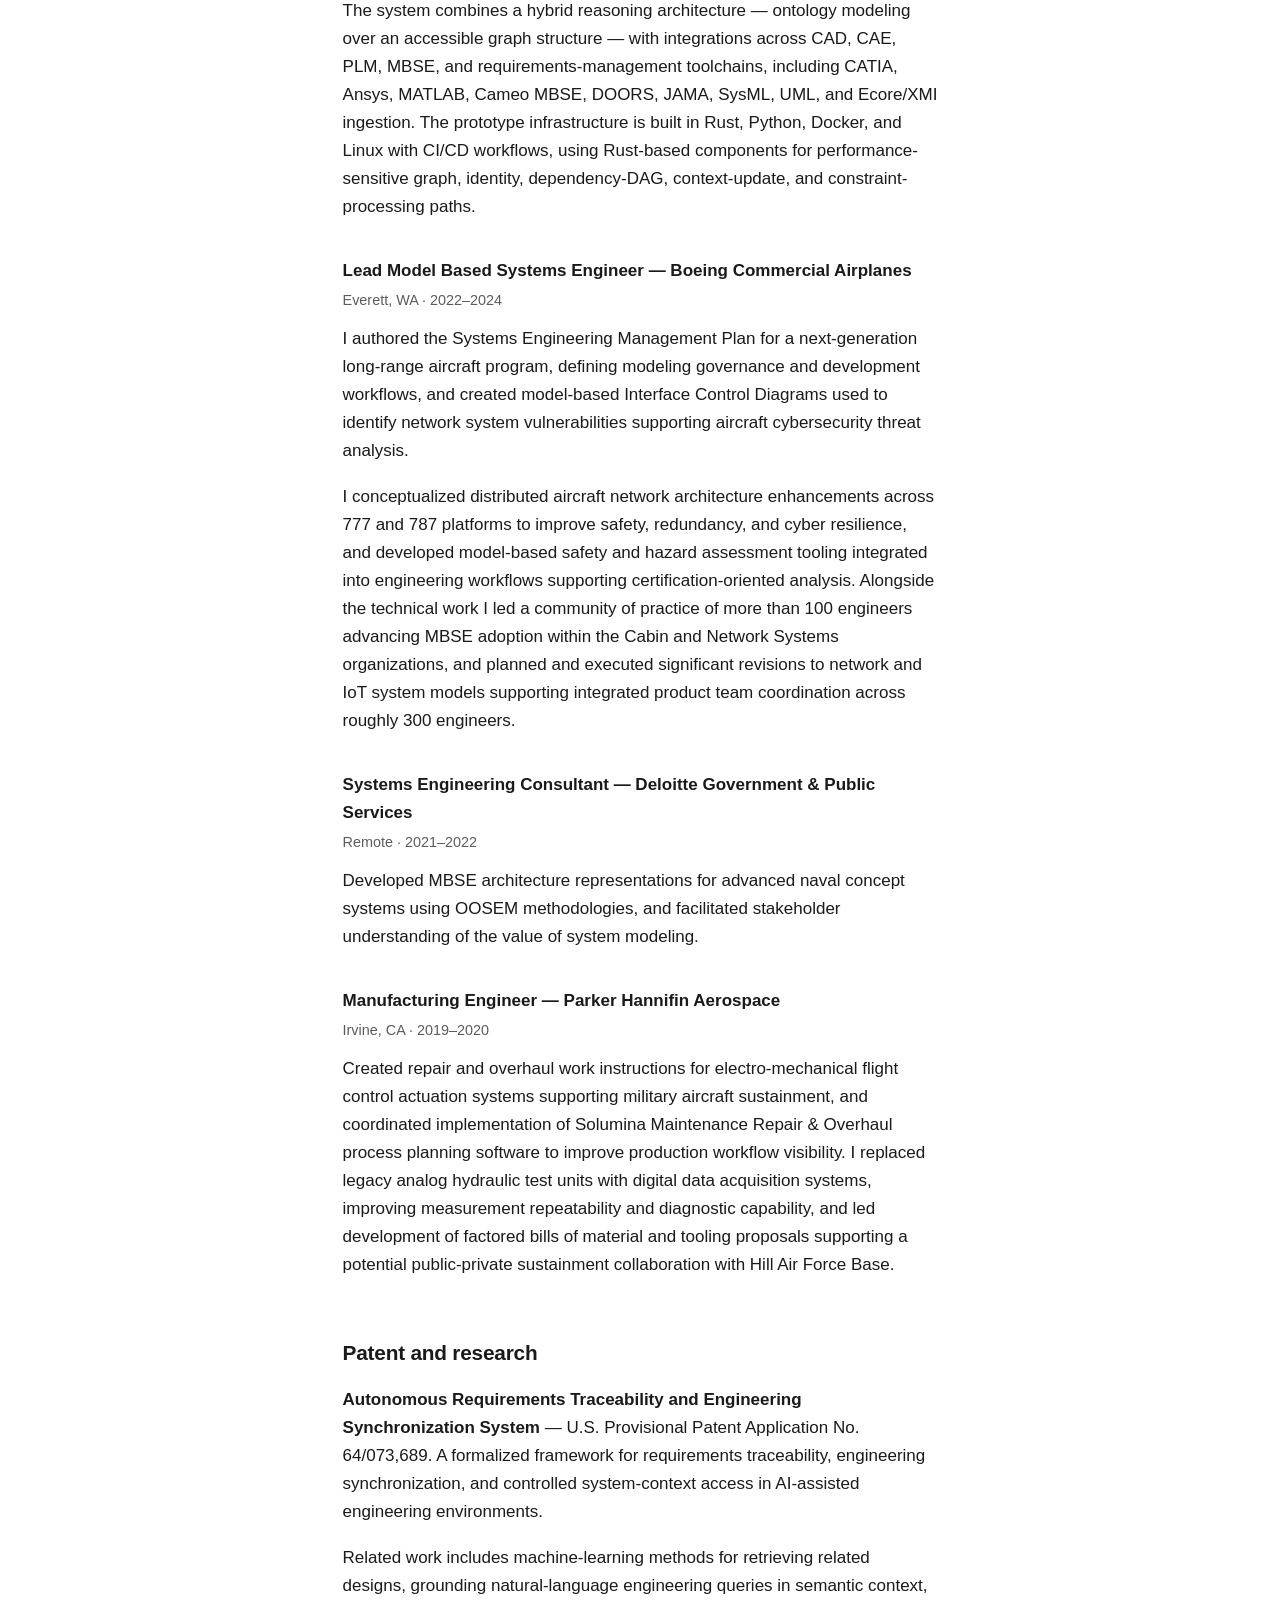
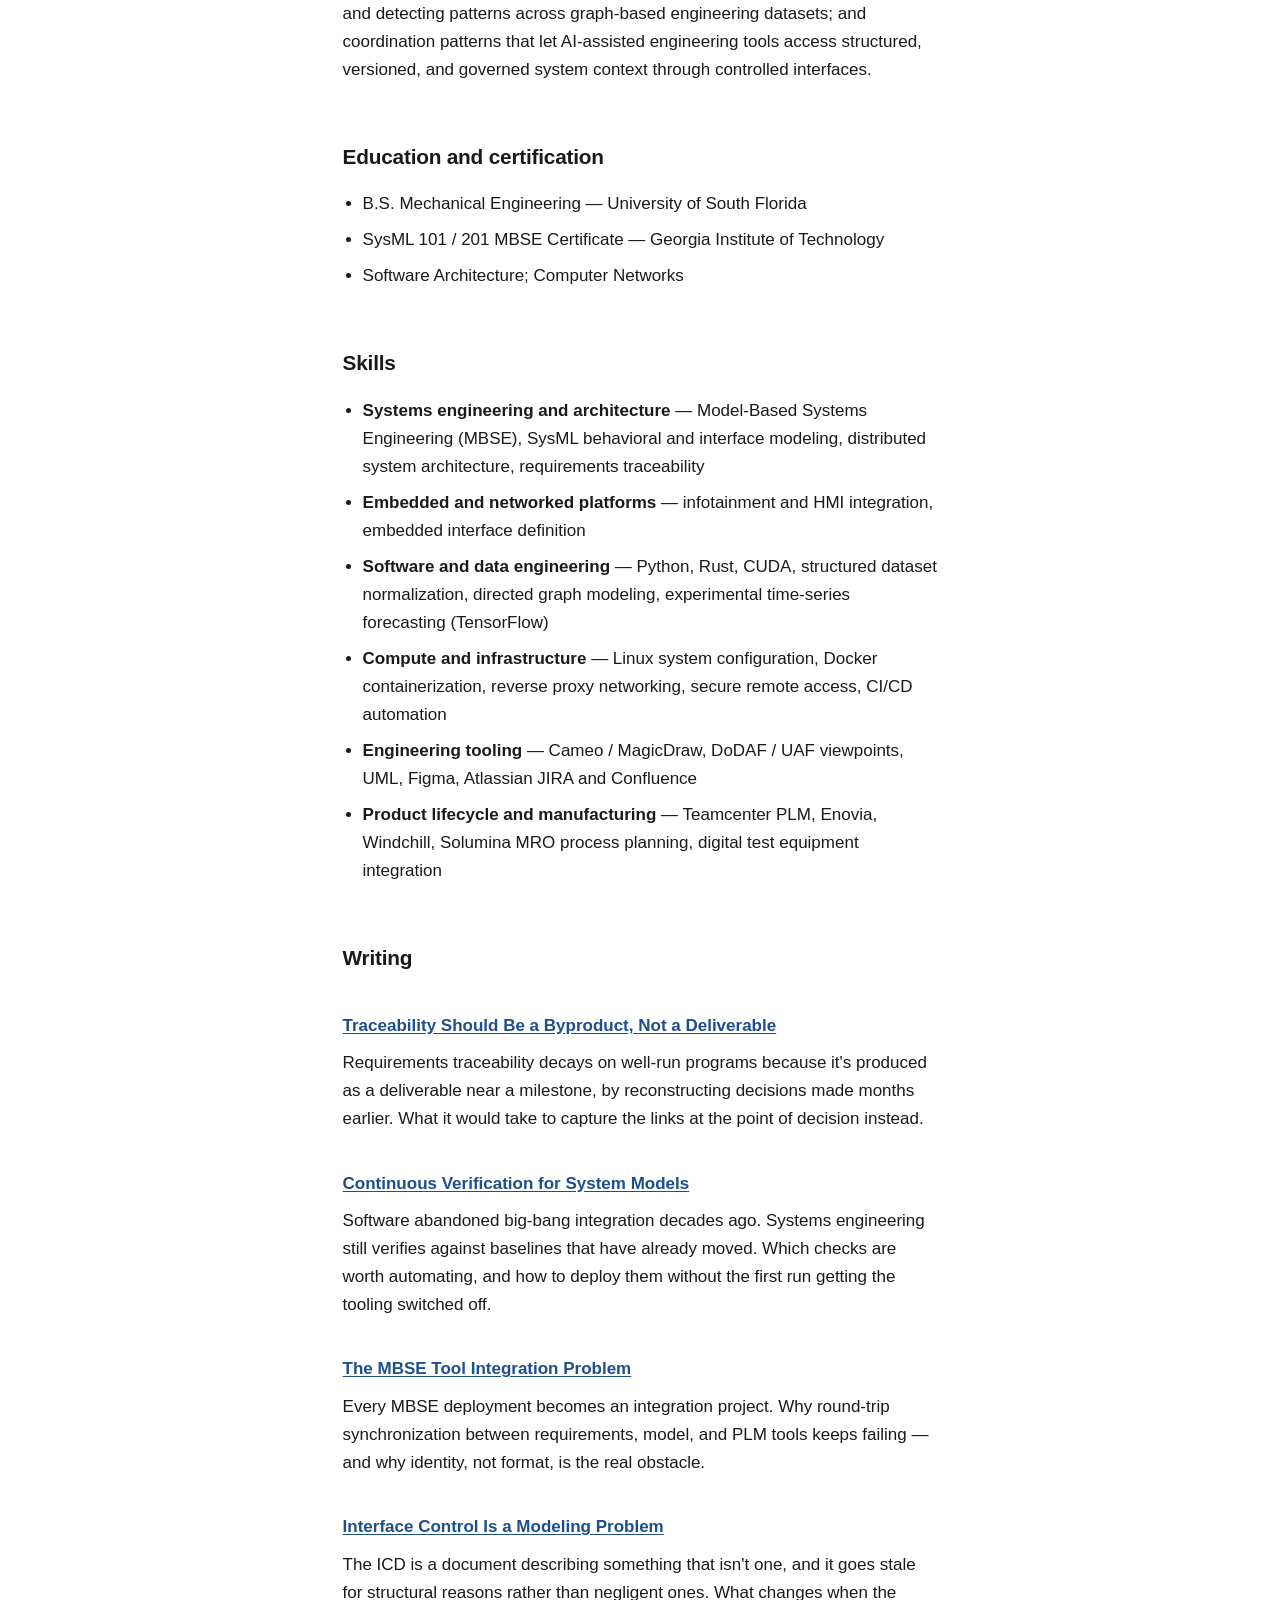
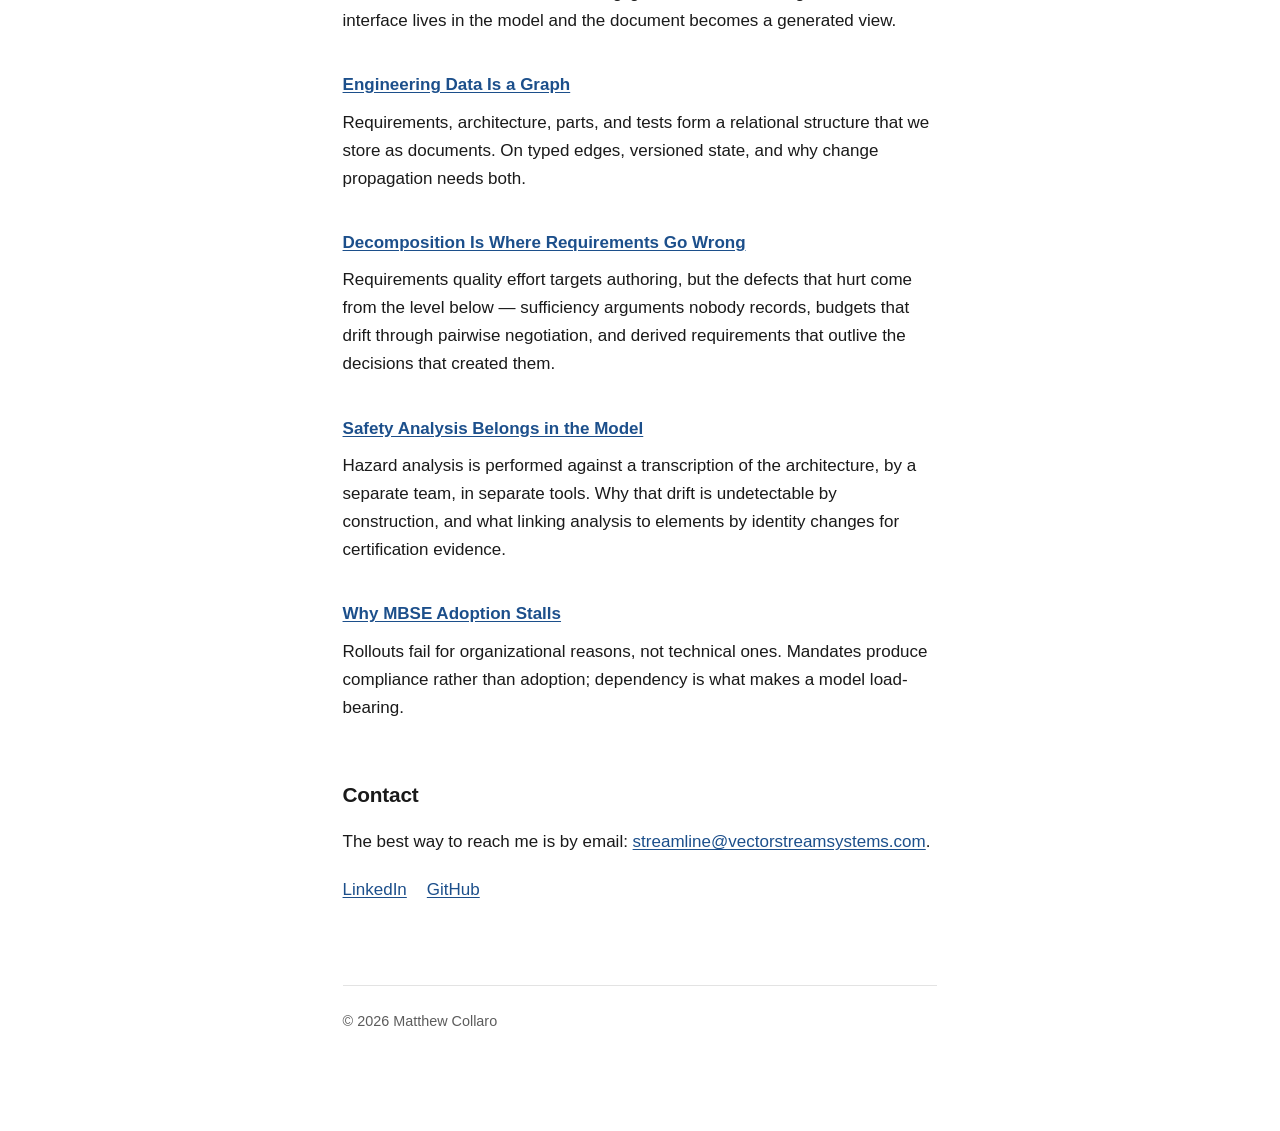
==== commit b4fcac33: "Name the About heading and link LinkedIn from About" ====
--- a/index.html
+++ b/index.html
@@ -70,7 +70,7 @@
 <main>
 
   <section id="about">
-    <h2>About</h2>
+    <h2>About Matthew Collaro</h2>
     <p>
       I'm Matthew Collaro, a systems engineer working on embedded systems, systems
       architecture, and model-based engineering. My work sits at the seam where
@@ -91,6 +91,10 @@
       decision is made, checked continuously, and surfaced the moment they break. That's
       the problem I've spent my career on, across automotive, commercial aviation, and
       aerospace manufacturing, and it's what I'm building tooling for now.
+    </p>
+    <p>
+      Full professional history is on
+      <a href="https://www.linkedin.com/in/mattcollaro/" rel="me noopener">LinkedIn</a>.
     </p>
   </section>
 
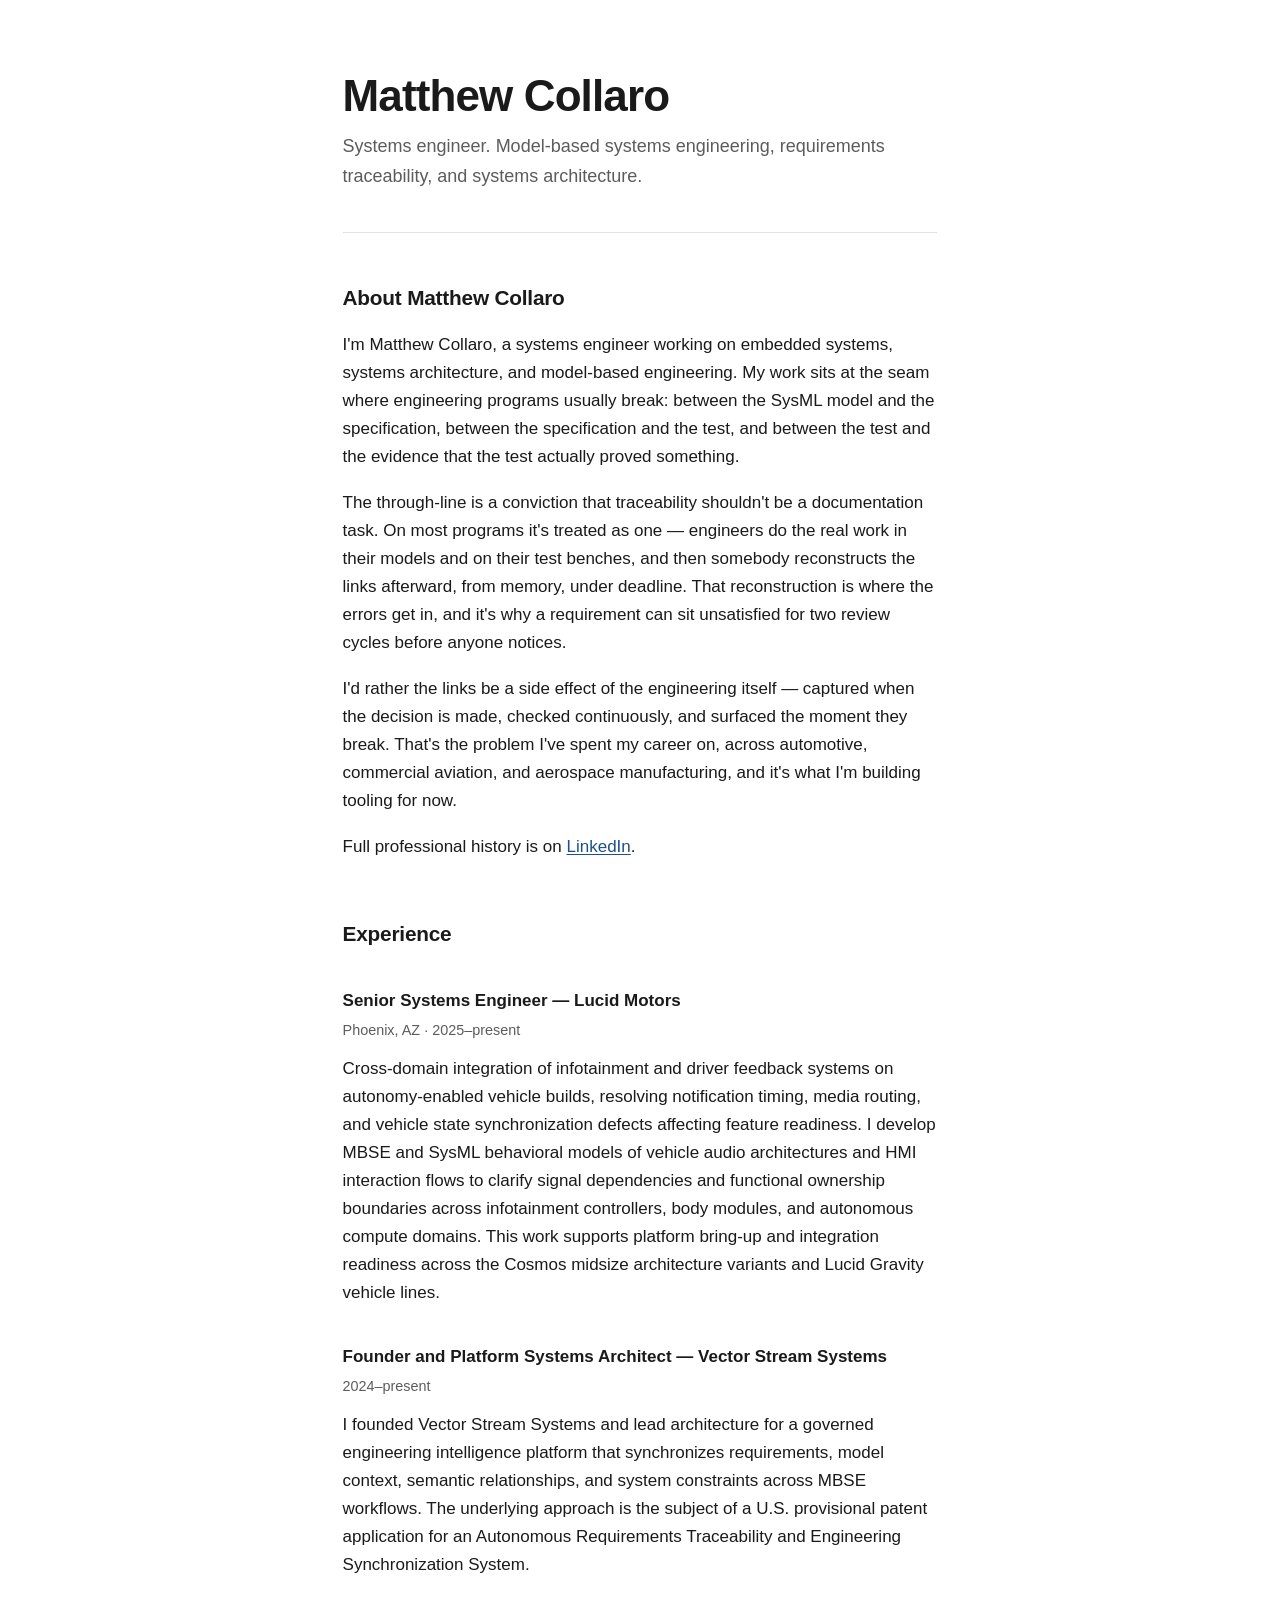
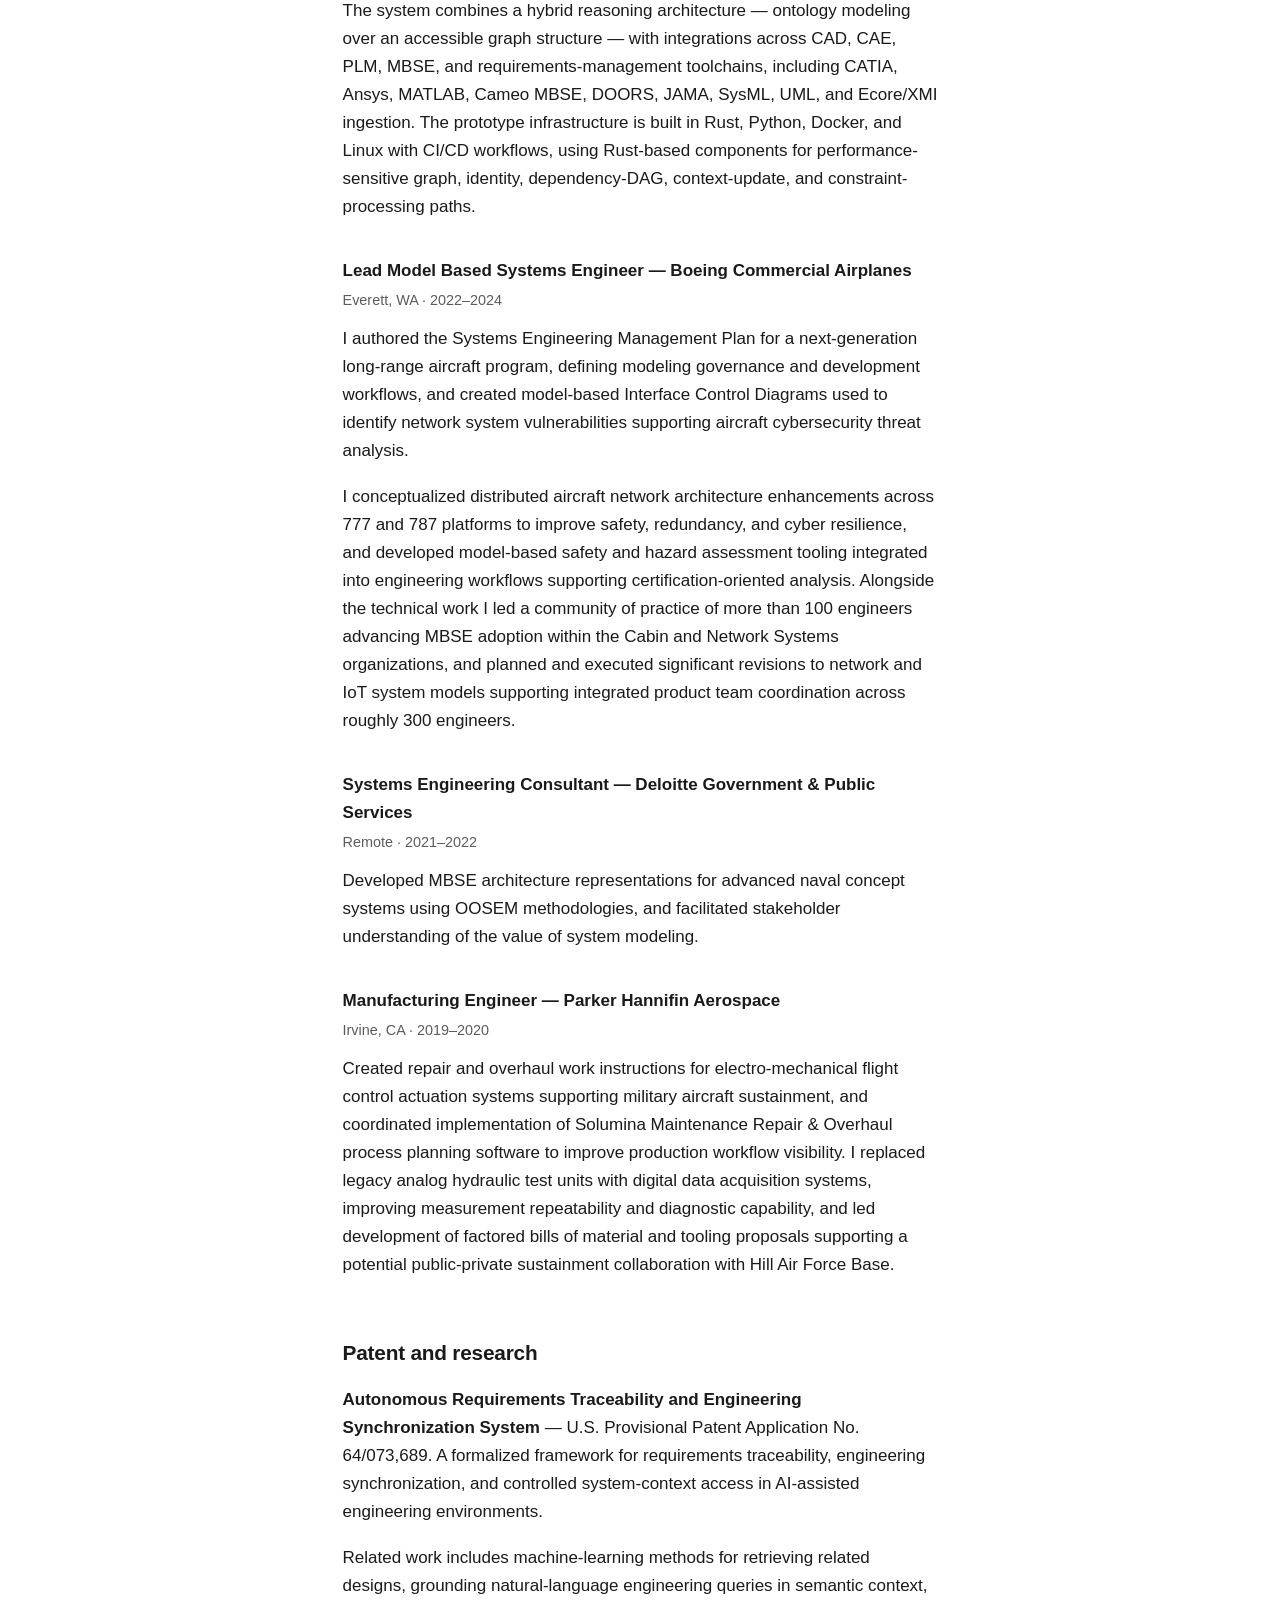
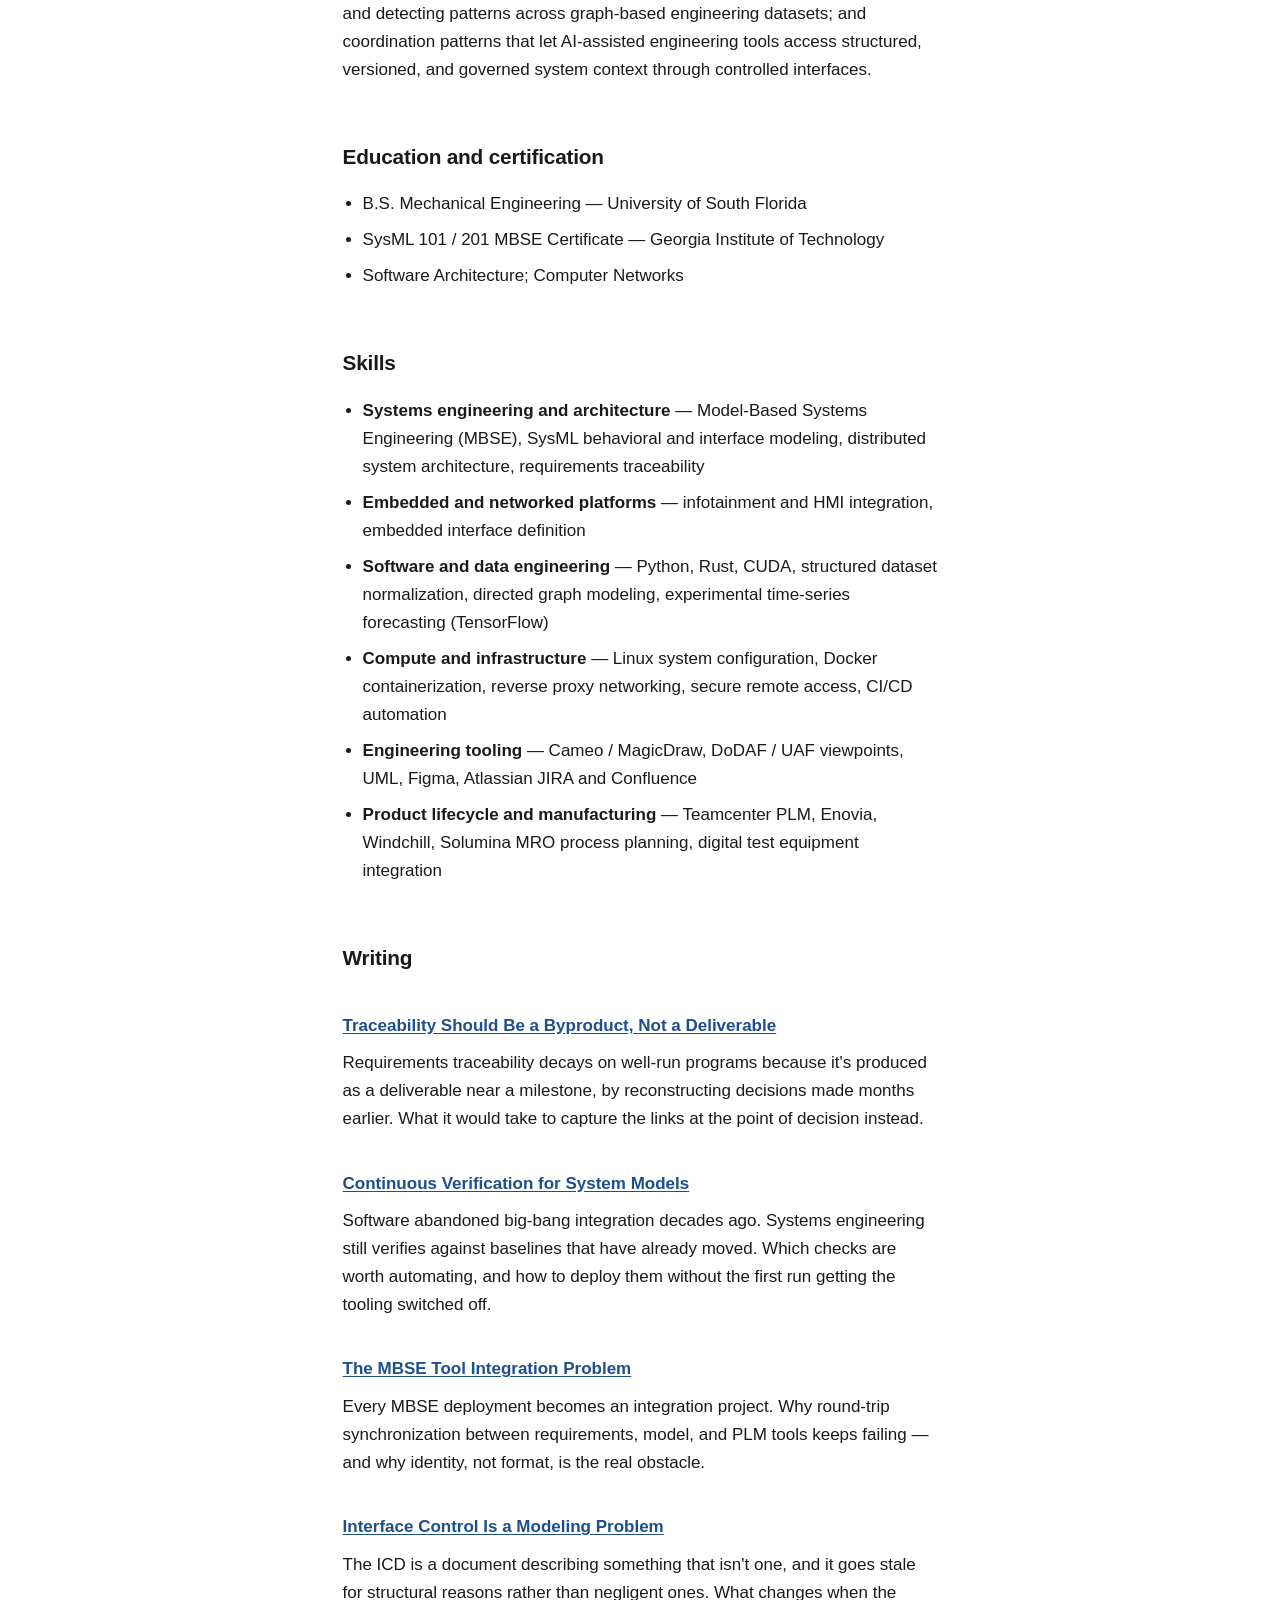
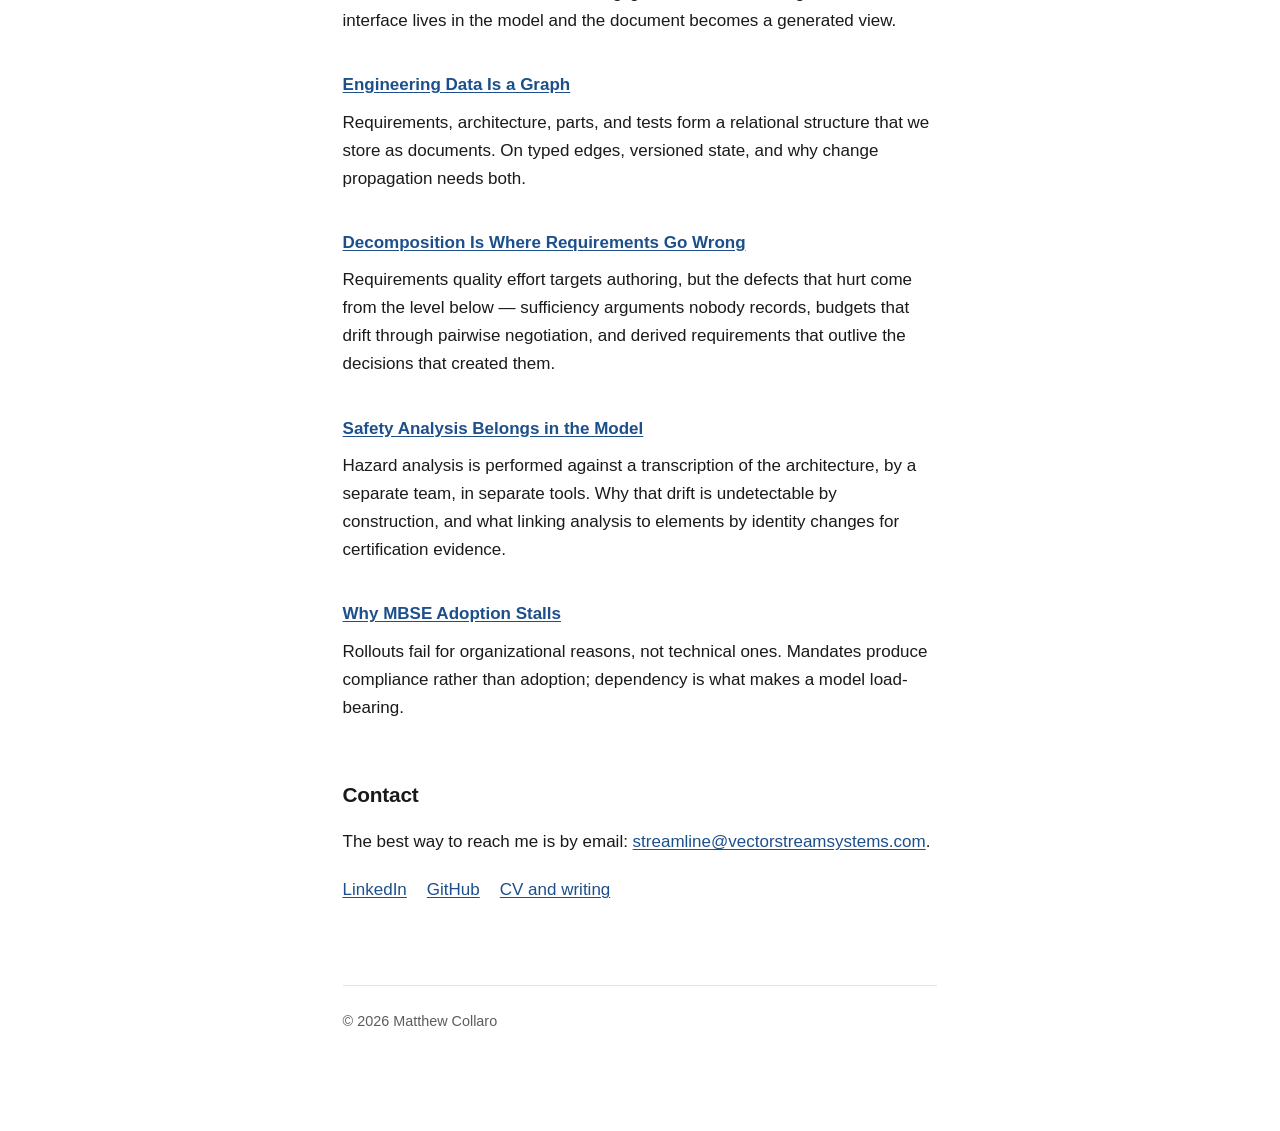
==== commit 3a7f6f30: "Announce both sitemaps from root robots.txt, host IndexNow key at domain root, cross-link sites" ====
--- a/index.html
+++ b/index.html
@@ -309,6 +309,7 @@
     <ul class="profiles">
       <li><a href="https://www.linkedin.com/in/mattcollaro/" rel="me">LinkedIn</a></li>
       <li><a href="https://github.com/radsilent" rel="me">GitHub</a></li>
+      <li><a href="https://radsilent.github.io/matthew-collaro/">CV and writing</a></li>
     </ul>
   </section>
 
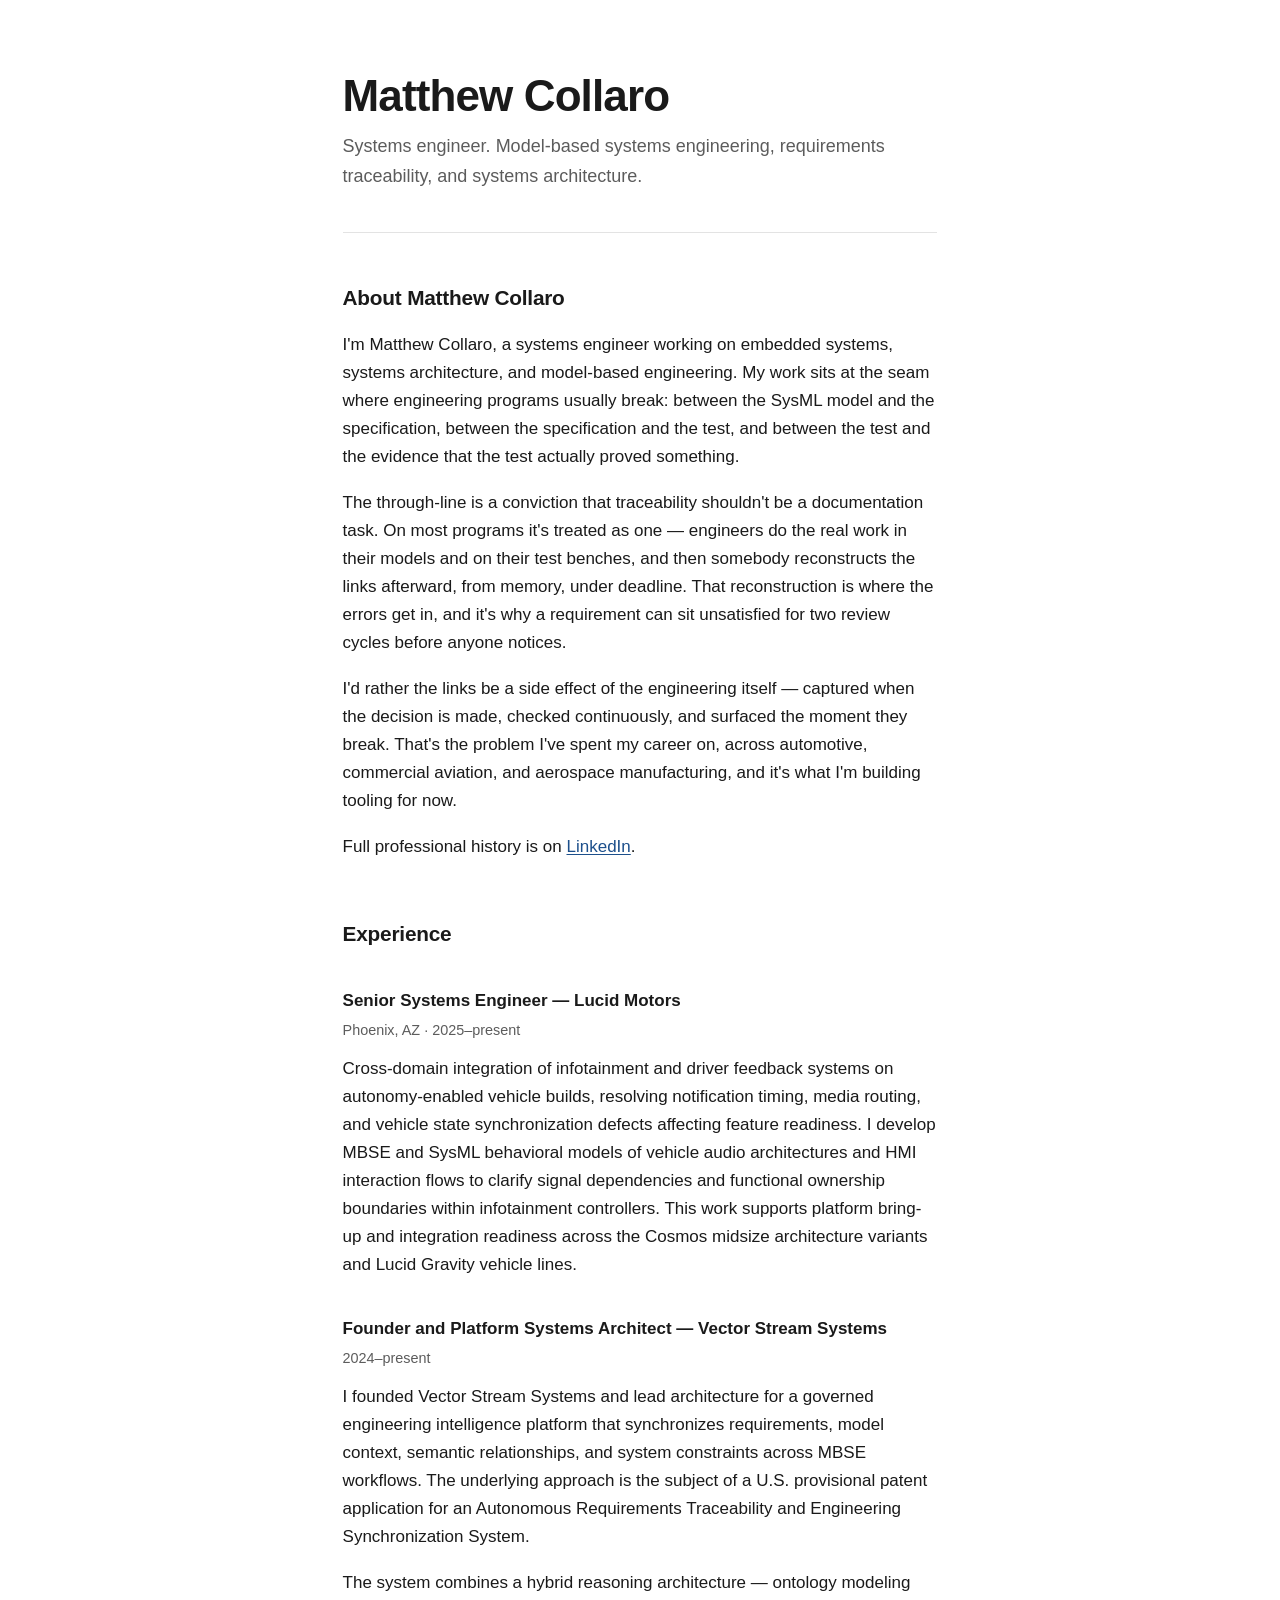
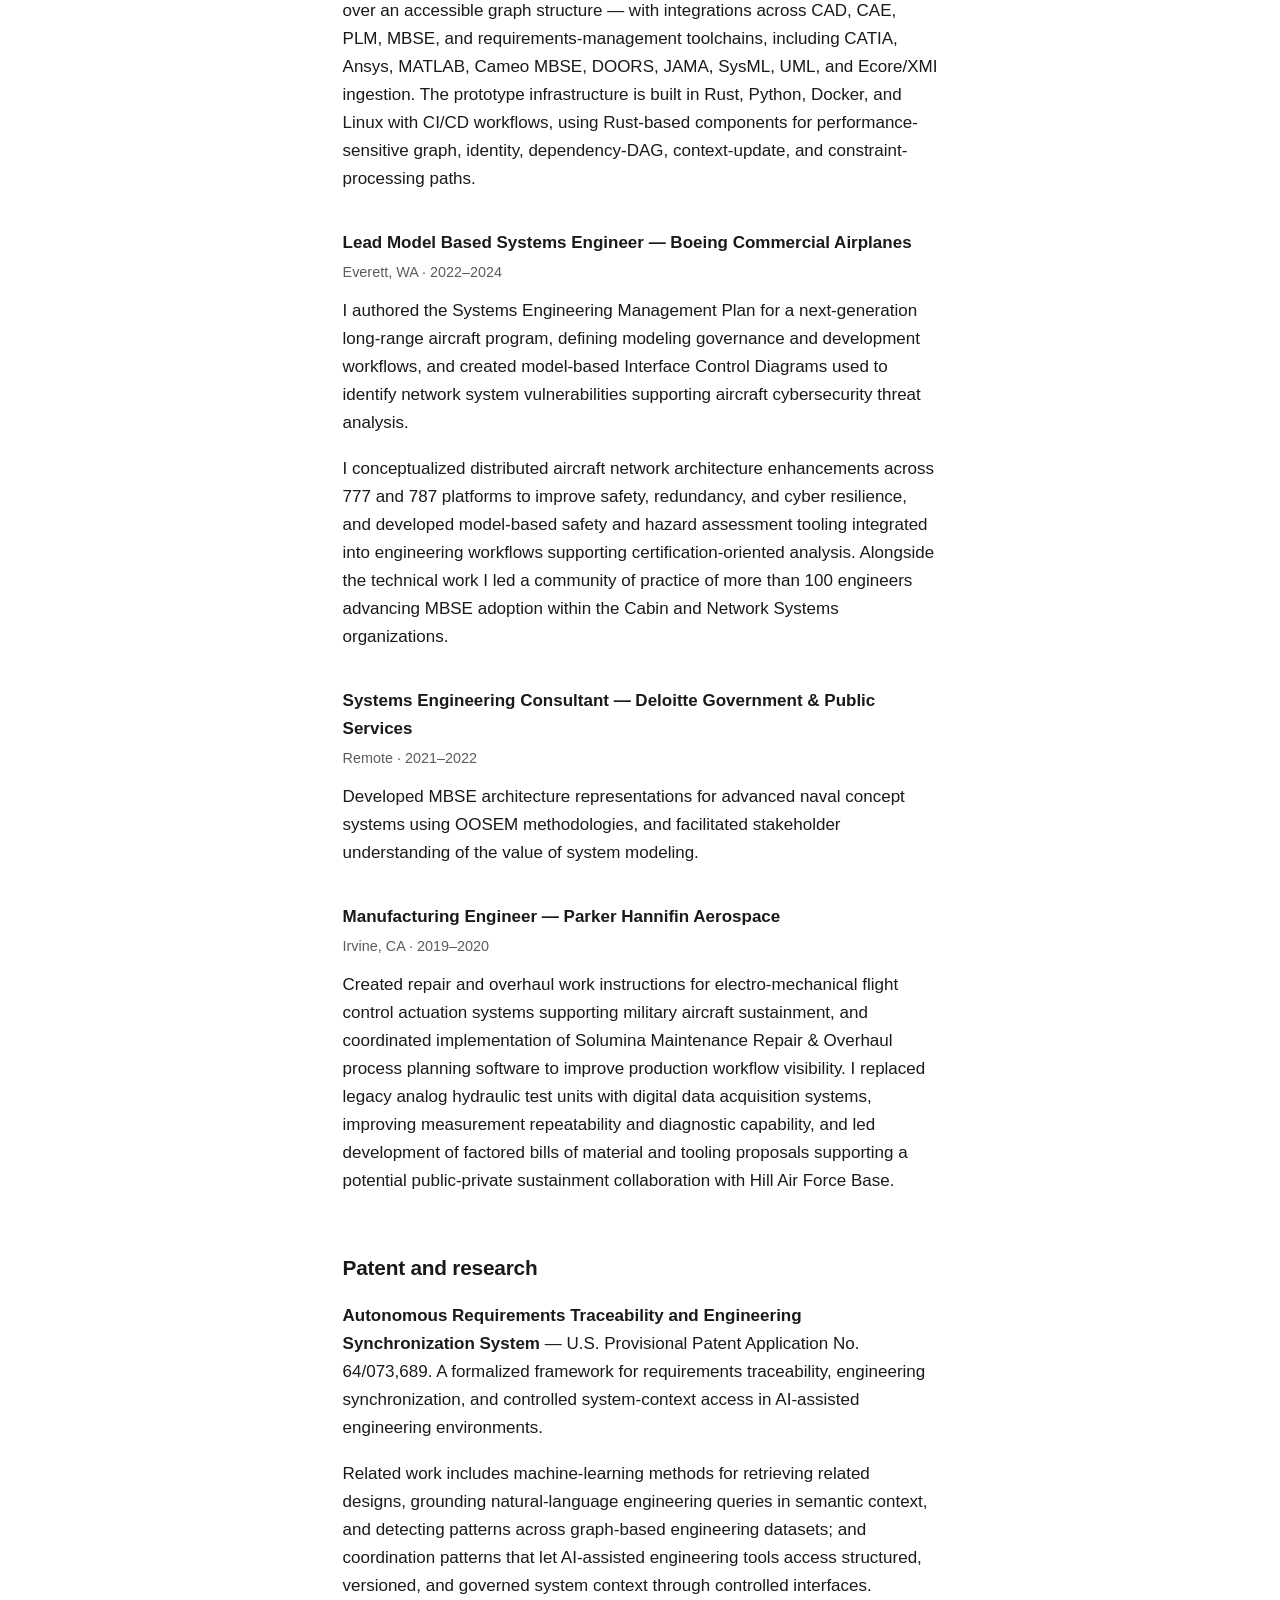
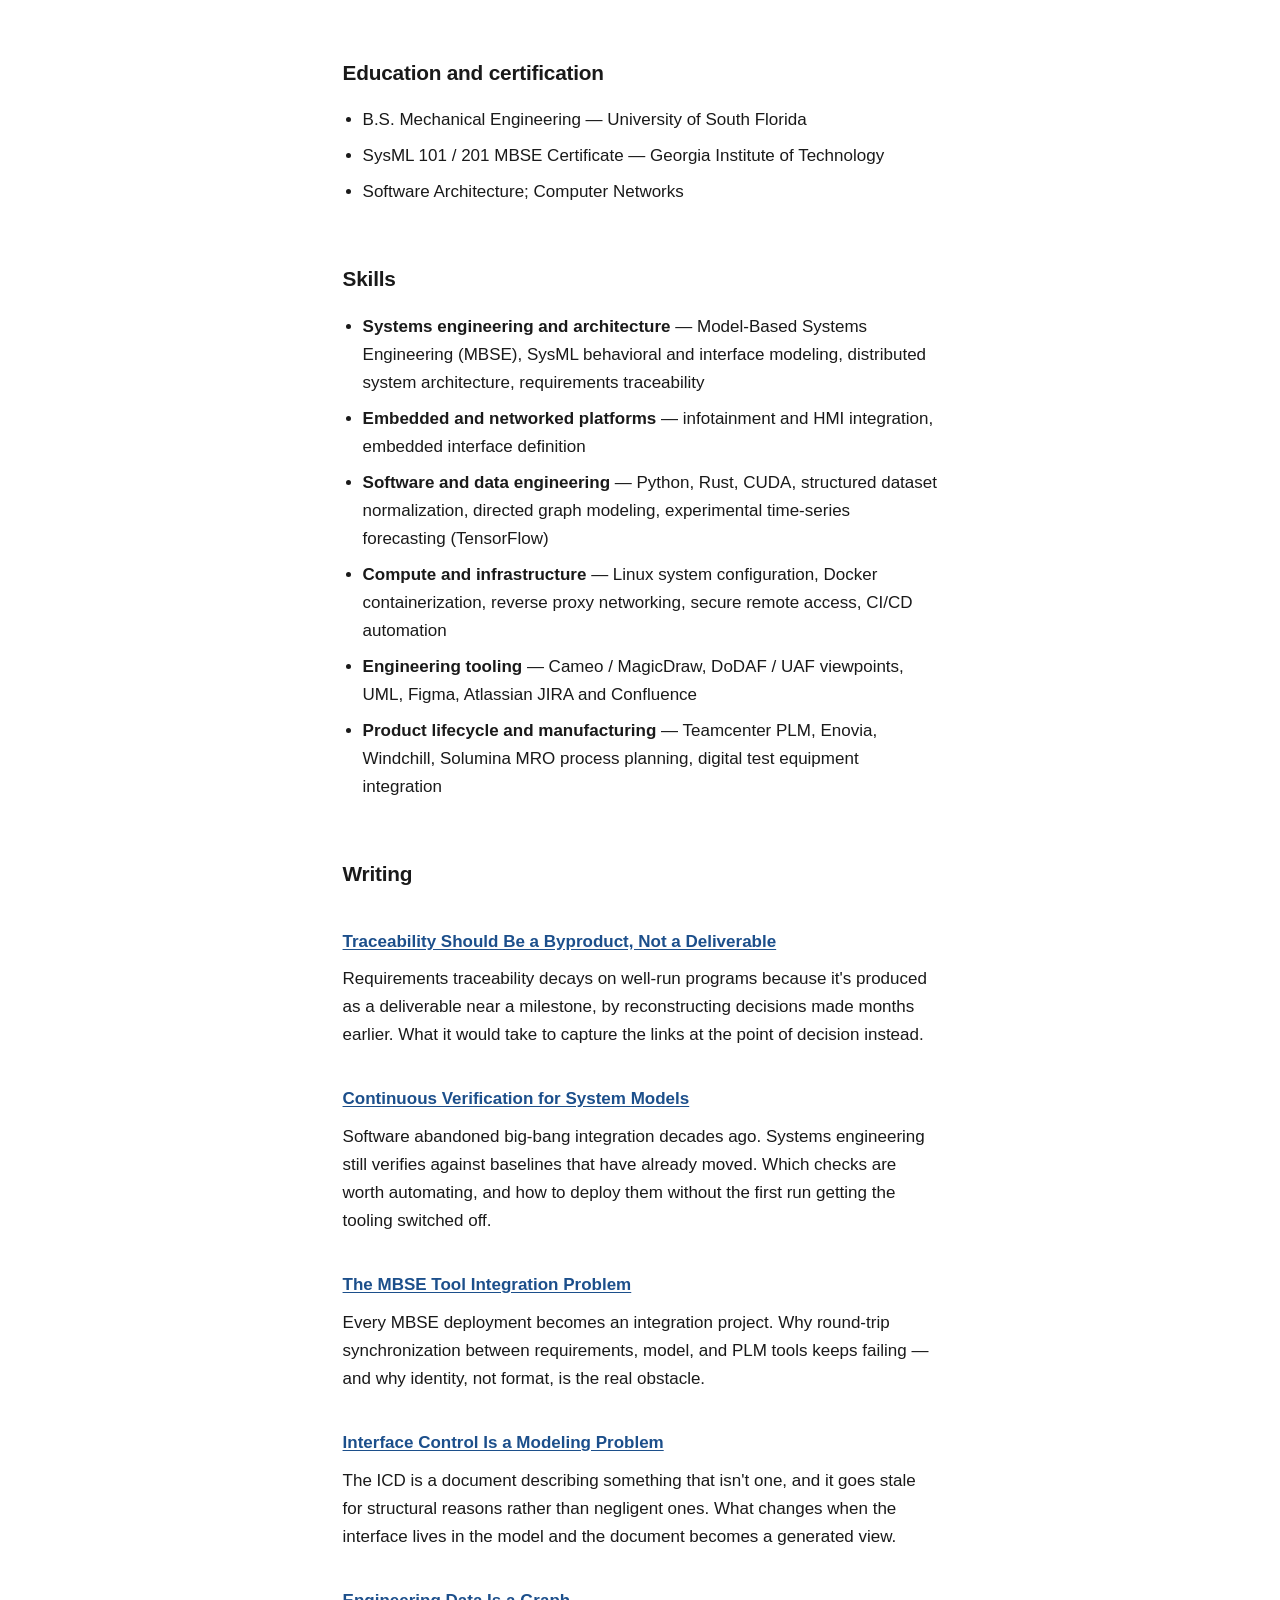
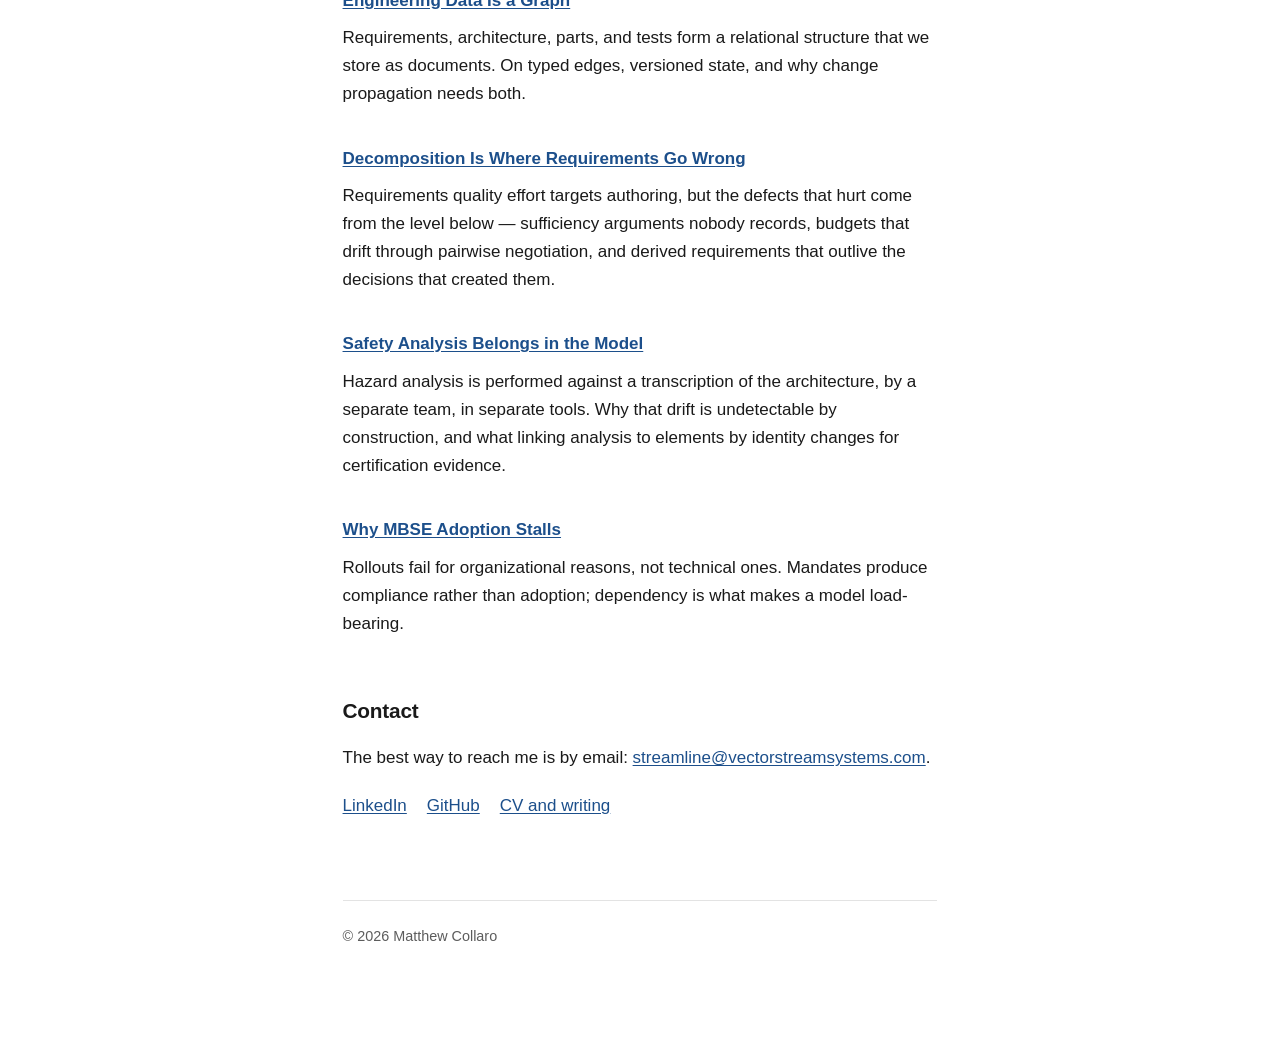
==== commit d70784c9: "Correct Lucid scope to infotainment controllers; drop the 300-engineer IoT revision project" ====
--- a/index.html
+++ b/index.html
@@ -110,9 +110,9 @@
         and vehicle state synchronization defects affecting feature readiness. I develop
         MBSE and SysML behavioral models of vehicle audio architectures and HMI
         interaction flows to clarify signal dependencies and functional ownership
-        boundaries across infotainment controllers, body modules, and autonomous compute
-        domains. This work supports platform bring-up and integration readiness across
-        the Cosmos midsize architecture variants and Lucid Gravity vehicle lines.
+        boundaries within infotainment controllers. This work supports platform bring-up
+        and integration readiness across the Cosmos midsize architecture variants and
+        Lucid Gravity vehicle lines.
       </p>
     </article>
 
@@ -152,9 +152,7 @@
         developed model-based safety and hazard assessment tooling integrated into
         engineering workflows supporting certification-oriented analysis. Alongside the
         technical work I led a community of practice of more than 100 engineers advancing
-        MBSE adoption within the Cabin and Network Systems organizations, and planned and
-        executed significant revisions to network and IoT system models supporting
-        integrated product team coordination across roughly 300 engineers.
+        MBSE adoption within the Cabin and Network Systems organizations.
       </p>
     </article>
 
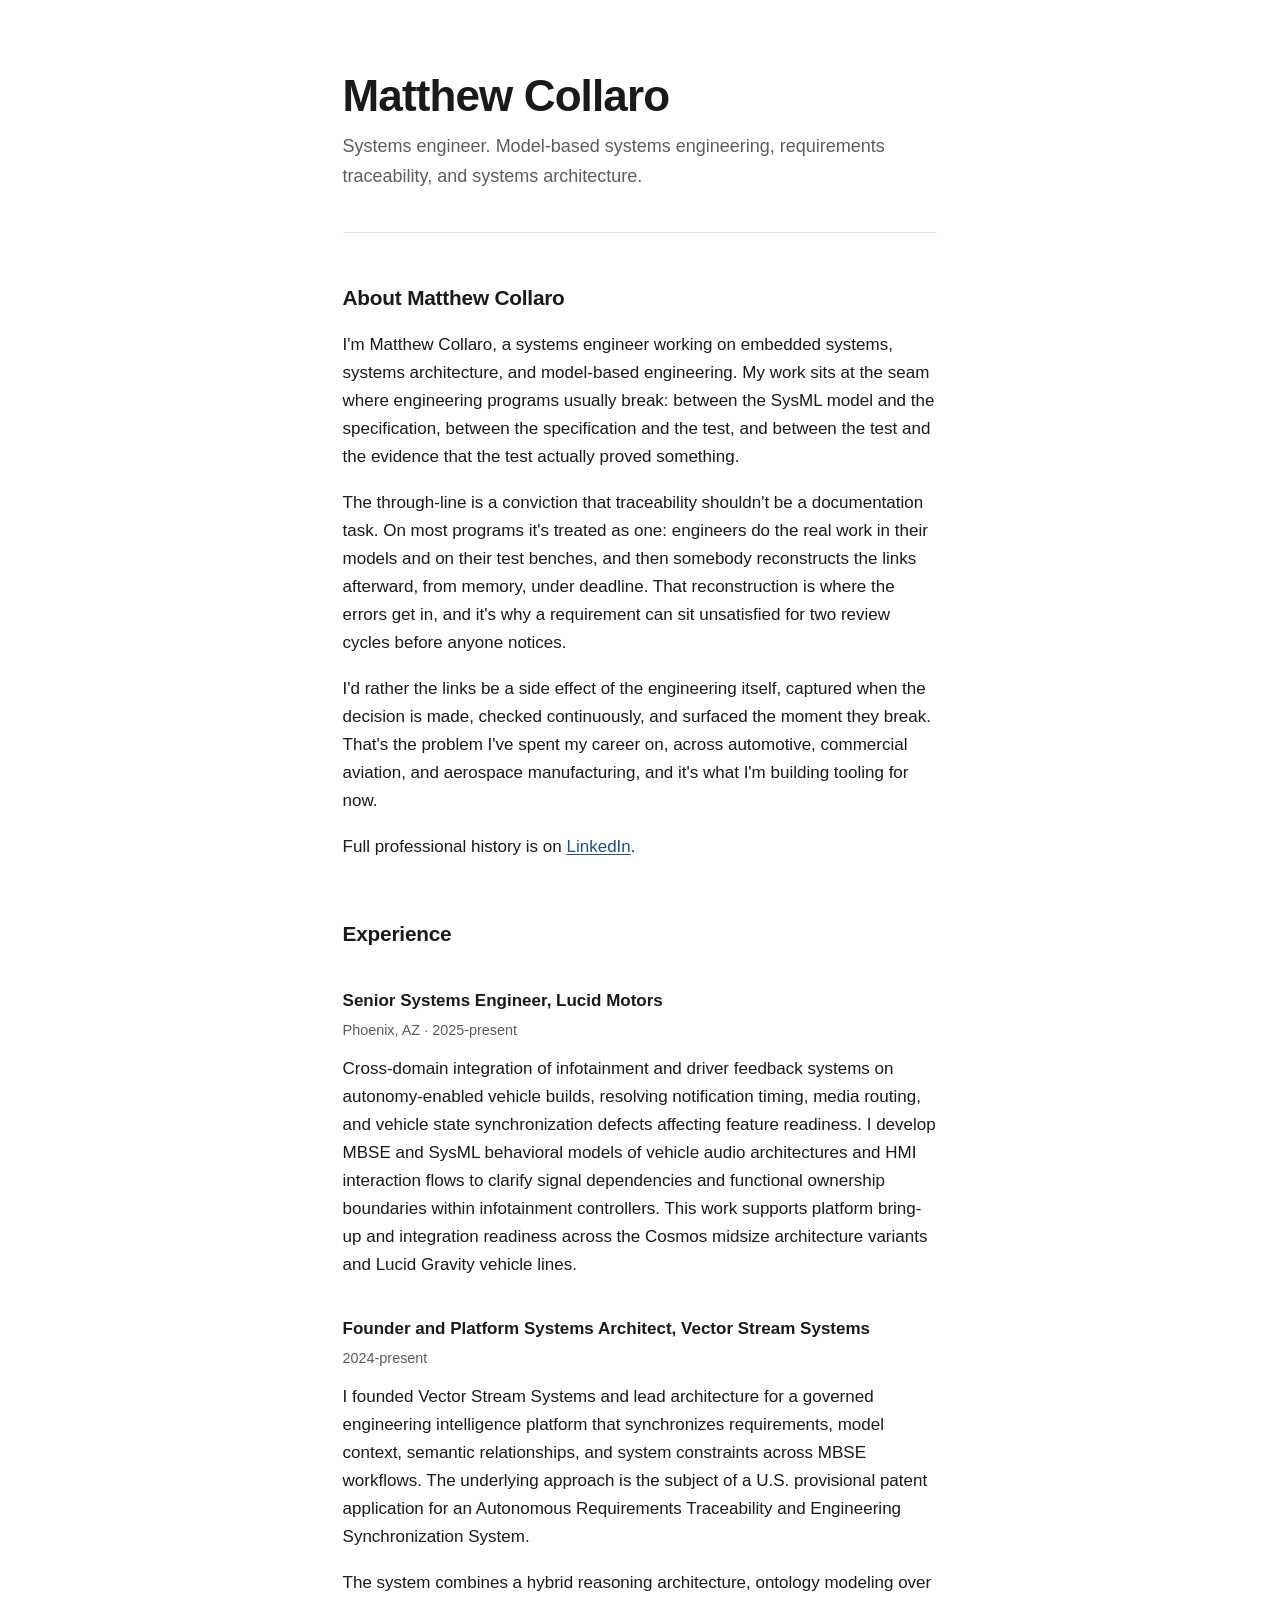
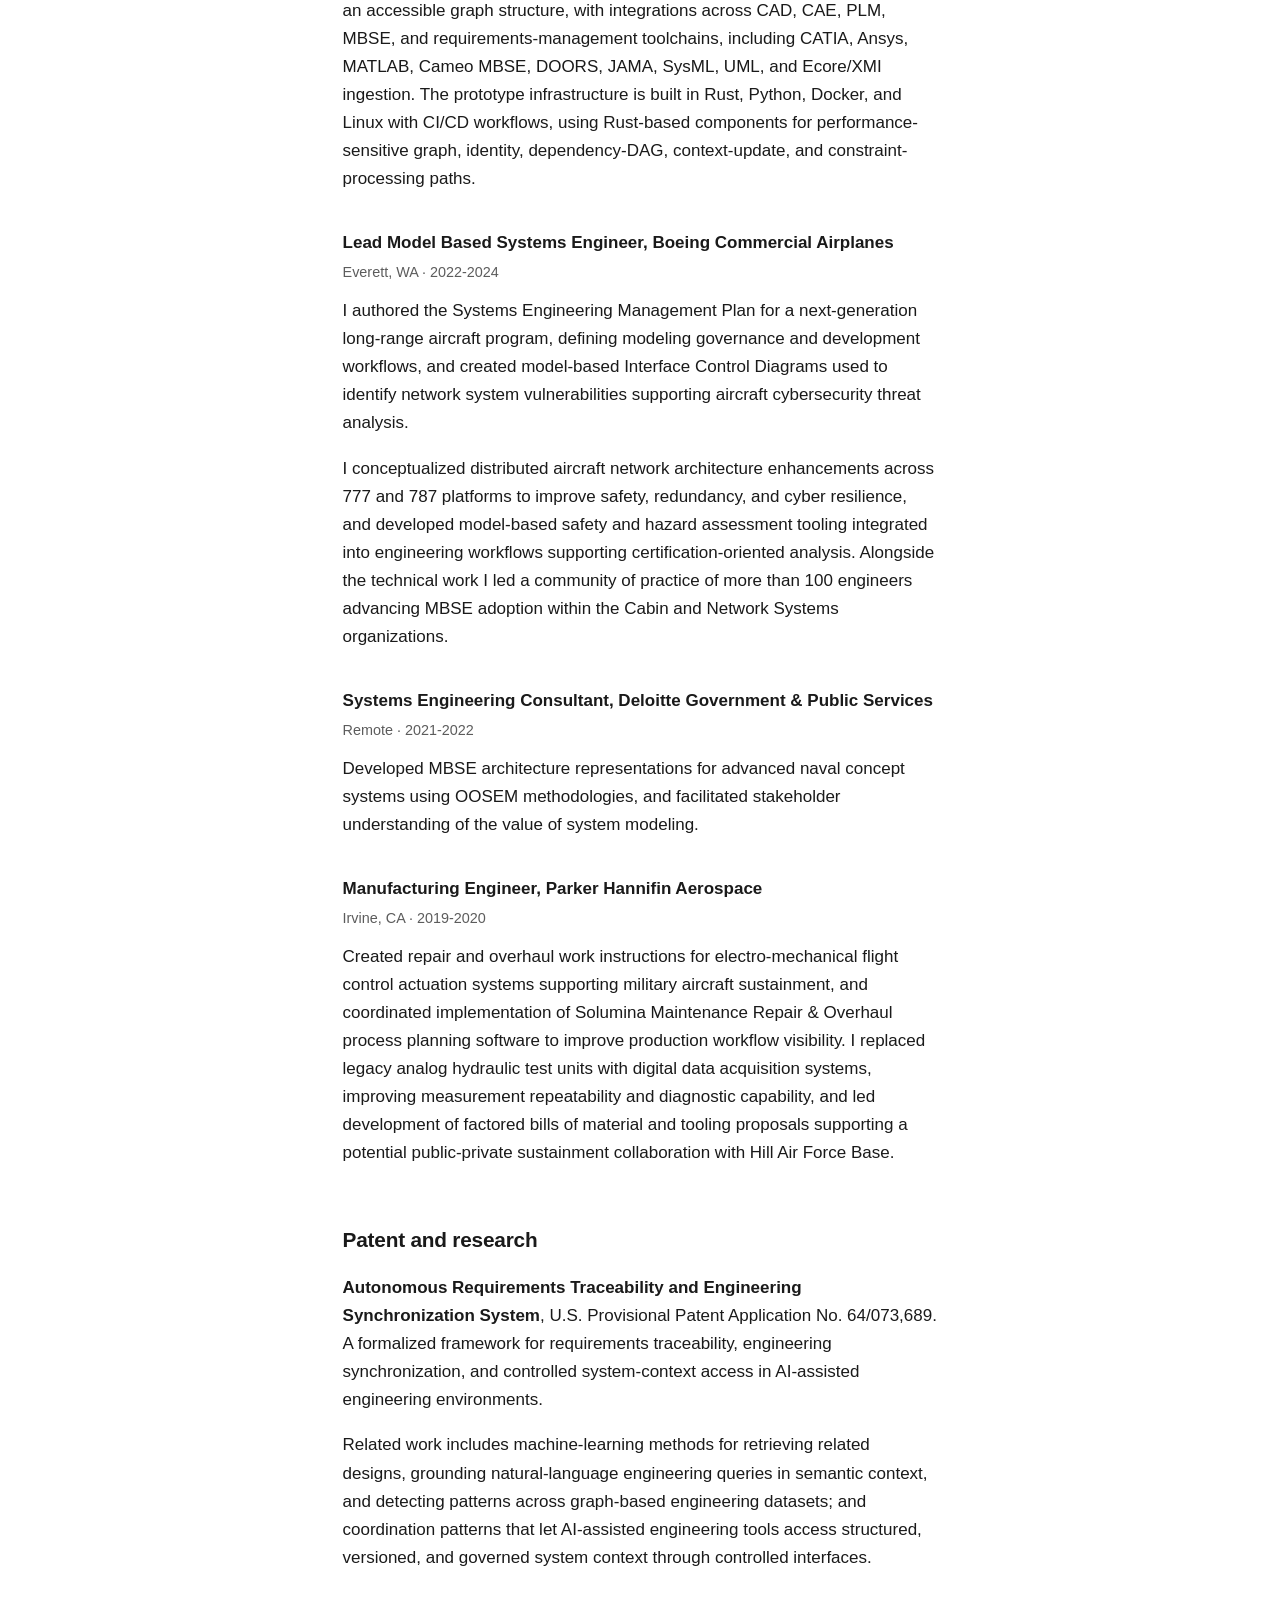
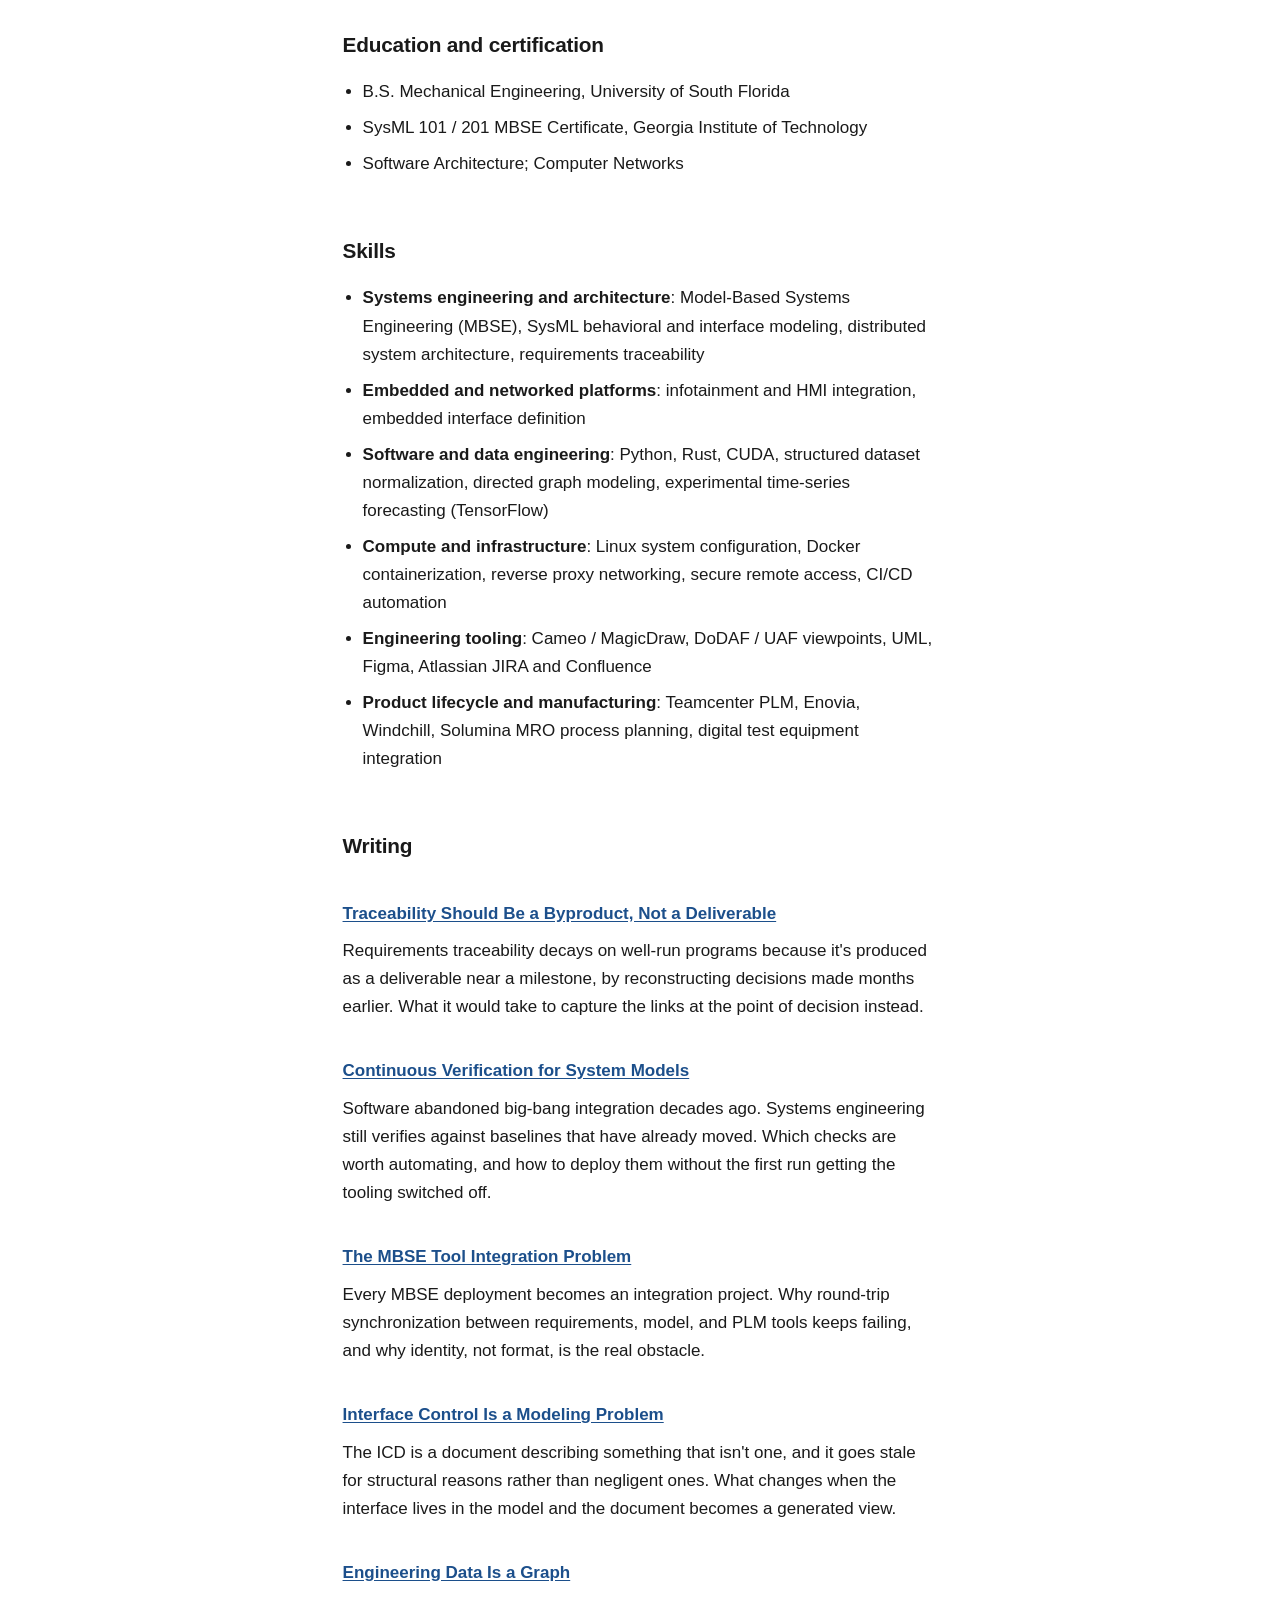
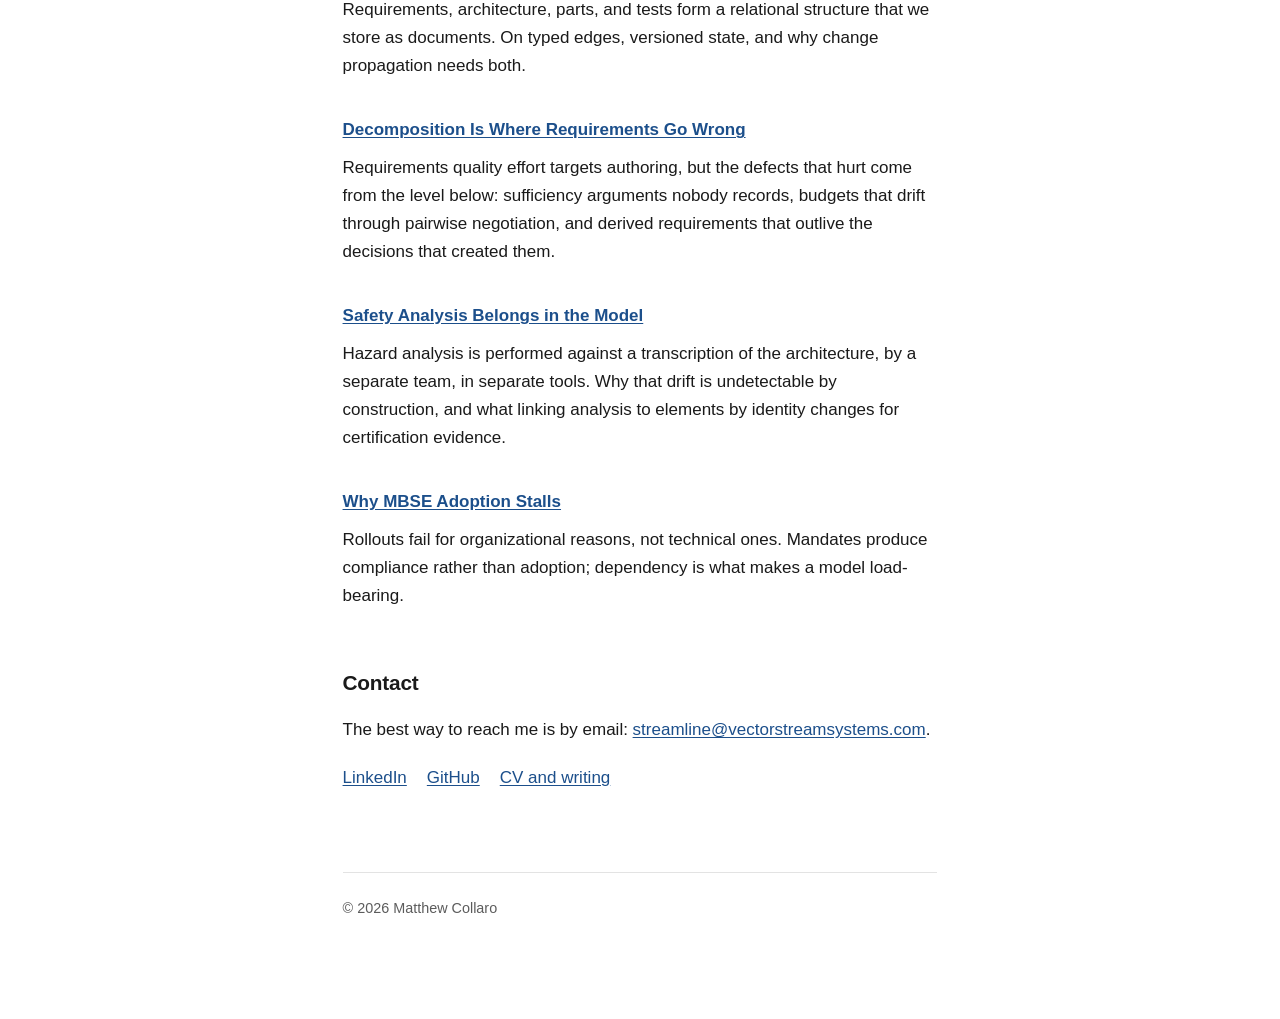
==== commit d0d6a233: "Remove long dashes, add section on modeling the organization instead of the system" ====
--- a/index.html
+++ b/index.html
@@ -3,19 +3,19 @@
 <head>
 <meta charset="utf-8" />
 <meta name="viewport" content="width=device-width, initial-scale=1" />
-<title>Matthew Collaro — Systems Engineer</title>
+<title>Matthew Collaro, Systems Engineer</title>
 <meta name="description" content="Matthew Collaro is a senior systems engineer working in model-based systems engineering, requirements traceability, and vehicle and aircraft systems architecture." />
 <meta name="robots" content="index,follow,max-image-preview:large" />
 <link rel="canonical" href="https://radsilent.github.io/" />
 
 <meta property="og:type" content="profile" />
-<meta property="og:title" content="Matthew Collaro — Systems Engineer" />
+<meta property="og:title" content="Matthew Collaro, Systems Engineer" />
 <meta property="og:description" content="Senior systems engineer working in model-based systems engineering, requirements traceability, and systems architecture." />
 <meta property="og:url" content="https://radsilent.github.io/" />
 <meta property="profile:first_name" content="Matthew" />
 <meta property="profile:last_name" content="Collaro" />
 <meta name="twitter:card" content="summary" />
-<meta name="twitter:title" content="Matthew Collaro — Systems Engineer" />
+<meta name="twitter:title" content="Matthew Collaro, Systems Engineer" />
 <meta name="twitter:description" content="Senior systems engineer working in model-based systems engineering and requirements traceability." />
 
 <link rel="stylesheet" href="style.css" />
@@ -80,14 +80,14 @@
     </p>
     <p>
       The through-line is a conviction that traceability shouldn't be a documentation
-      task. On most programs it's treated as one — engineers do the real work in their
+      task. On most programs it's treated as one: engineers do the real work in their
       models and on their test benches, and then somebody reconstructs the links
       afterward, from memory, under deadline. That reconstruction is where the errors get
       in, and it's why a requirement can sit unsatisfied for two review cycles before
       anyone notices.
     </p>
     <p>
-      I'd rather the links be a side effect of the engineering itself — captured when the
+      I'd rather the links be a side effect of the engineering itself, captured when the
       decision is made, checked continuously, and surfaced the moment they break. That's
       the problem I've spent my career on, across automotive, commercial aviation, and
       aerospace manufacturing, and it's what I'm building tooling for now.
@@ -102,8 +102,8 @@
     <h2>Experience</h2>
 
     <article class="entry">
-      <h3>Senior Systems Engineer — Lucid Motors</h3>
-      <p class="meta">Phoenix, AZ &middot; 2025&ndash;present</p>
+      <h3>Senior Systems Engineer, Lucid Motors</h3>
+      <p class="meta">Phoenix, AZ &middot; 2025-present</p>
       <p>
         Cross-domain integration of infotainment and driver feedback systems on
         autonomy-enabled vehicle builds, resolving notification timing, media routing,
@@ -117,8 +117,8 @@
     </article>
 
     <article class="entry">
-      <h3>Founder and Platform Systems Architect — Vector Stream Systems</h3>
-      <p class="meta">2024&ndash;present</p>
+      <h3>Founder and Platform Systems Architect, Vector Stream Systems</h3>
+      <p class="meta">2024-present</p>
       <p>
         I founded Vector Stream Systems and lead architecture for a governed engineering
         intelligence platform that synchronizes requirements, model context, semantic
@@ -127,8 +127,8 @@
         Autonomous Requirements Traceability and Engineering Synchronization System.
       </p>
       <p>
-        The system combines a hybrid reasoning architecture — ontology modeling over an
-        accessible graph structure — with integrations across CAD, CAE, PLM, MBSE, and
+        The system combines a hybrid reasoning architecture, ontology modeling over an
+        accessible graph structure, with integrations across CAD, CAE, PLM, MBSE, and
         requirements-management toolchains, including CATIA, Ansys, MATLAB, Cameo MBSE,
         DOORS, JAMA, SysML, UML, and Ecore/XMI ingestion. The prototype infrastructure is
         built in Rust, Python, Docker, and Linux with CI/CD workflows, using Rust-based
@@ -138,8 +138,8 @@
     </article>
 
     <article class="entry">
-      <h3>Lead Model Based Systems Engineer — Boeing Commercial Airplanes</h3>
-      <p class="meta">Everett, WA &middot; 2022&ndash;2024</p>
+      <h3>Lead Model Based Systems Engineer, Boeing Commercial Airplanes</h3>
+      <p class="meta">Everett, WA &middot; 2022-2024</p>
       <p>
         I authored the Systems Engineering Management Plan for a next-generation
         long-range aircraft program, defining modeling governance and development
@@ -157,8 +157,8 @@
     </article>
 
     <article class="entry">
-      <h3>Systems Engineering Consultant — Deloitte Government &amp; Public Services</h3>
-      <p class="meta">Remote &middot; 2021&ndash;2022</p>
+      <h3>Systems Engineering Consultant, Deloitte Government &amp; Public Services</h3>
+      <p class="meta">Remote &middot; 2021-2022</p>
       <p>
         Developed MBSE architecture representations for advanced naval concept systems
         using OOSEM methodologies, and facilitated stakeholder understanding of the value
@@ -167,8 +167,8 @@
     </article>
 
     <article class="entry">
-      <h3>Manufacturing Engineer — Parker Hannifin Aerospace</h3>
-      <p class="meta">Irvine, CA &middot; 2019&ndash;2020</p>
+      <h3>Manufacturing Engineer, Parker Hannifin Aerospace</h3>
+      <p class="meta">Irvine, CA &middot; 2019-2020</p>
       <p>
         Created repair and overhaul work instructions for electro-mechanical flight
         control actuation systems supporting military aircraft sustainment, and
@@ -186,7 +186,7 @@
     <h2>Patent and research</h2>
     <p>
       <strong>Autonomous Requirements Traceability and Engineering Synchronization
-      System</strong> — U.S. Provisional Patent Application No. 64/073,689. A formalized
+      System</strong>, U.S. Provisional Patent Application No. 64/073,689. A formalized
       framework for requirements traceability, engineering synchronization, and
       controlled system-context access in AI-assisted engineering environments.
     </p>
@@ -202,8 +202,8 @@
   <section id="education">
     <h2>Education and certification</h2>
     <ul>
-      <li>B.S. Mechanical Engineering — University of South Florida</li>
-      <li>SysML 101 / 201 MBSE Certificate — Georgia Institute of Technology</li>
+      <li>B.S. Mechanical Engineering, University of South Florida</li>
+      <li>SysML 101 / 201 MBSE Certificate, Georgia Institute of Technology</li>
       <li>Software Architecture; Computer Networks</li>
     </ul>
   </section>
@@ -211,12 +211,12 @@
   <section id="skills">
     <h2>Skills</h2>
     <ul>
-      <li><strong>Systems engineering and architecture</strong> — Model-Based Systems Engineering (MBSE), SysML behavioral and interface modeling, distributed system architecture, requirements traceability</li>
-      <li><strong>Embedded and networked platforms</strong> — infotainment and HMI integration, embedded interface definition</li>
-      <li><strong>Software and data engineering</strong> — Python, Rust, CUDA, structured dataset normalization, directed graph modeling, experimental time-series forecasting (TensorFlow)</li>
-      <li><strong>Compute and infrastructure</strong> — Linux system configuration, Docker containerization, reverse proxy networking, secure remote access, CI/CD automation</li>
-      <li><strong>Engineering tooling</strong> — Cameo / MagicDraw, DoDAF / UAF viewpoints, UML, Figma, Atlassian JIRA and Confluence</li>
-      <li><strong>Product lifecycle and manufacturing</strong> — Teamcenter PLM, Enovia, Windchill, Solumina MRO process planning, digital test equipment integration</li>
+      <li><strong>Systems engineering and architecture</strong>: Model-Based Systems Engineering (MBSE), SysML behavioral and interface modeling, distributed system architecture, requirements traceability</li>
+      <li><strong>Embedded and networked platforms</strong>: infotainment and HMI integration, embedded interface definition</li>
+      <li><strong>Software and data engineering</strong>: Python, Rust, CUDA, structured dataset normalization, directed graph modeling, experimental time-series forecasting (TensorFlow)</li>
+      <li><strong>Compute and infrastructure</strong>: Linux system configuration, Docker containerization, reverse proxy networking, secure remote access, CI/CD automation</li>
+      <li><strong>Engineering tooling</strong>: Cameo / MagicDraw, DoDAF / UAF viewpoints, UML, Figma, Atlassian JIRA and Confluence</li>
+      <li><strong>Product lifecycle and manufacturing</strong>: Teamcenter PLM, Enovia, Windchill, Solumina MRO process planning, digital test equipment integration</li>
     </ul>
   </section>
 
@@ -246,7 +246,7 @@
       <h3><a href="articles/mbse-tool-integration.html">The MBSE Tool Integration Problem</a></h3>
       <p>
         Every MBSE deployment becomes an integration project. Why round-trip
-        synchronization between requirements, model, and PLM tools keeps failing — and
+        synchronization between requirements, model, and PLM tools keeps failing, and
         why identity, not format, is the real obstacle.
       </p>
     </article>
@@ -273,7 +273,7 @@
       <h3><a href="articles/requirements-decomposition-and-allocation.html">Decomposition Is Where Requirements Go Wrong</a></h3>
       <p>
         Requirements quality effort targets authoring, but the defects that hurt come
-        from the level below — sufficiency arguments nobody records, budgets that drift
+        from the level below: sufficiency arguments nobody records, budgets that drift
         through pairwise negotiation, and derived requirements that outlive the decisions
         that created them.
       </p>
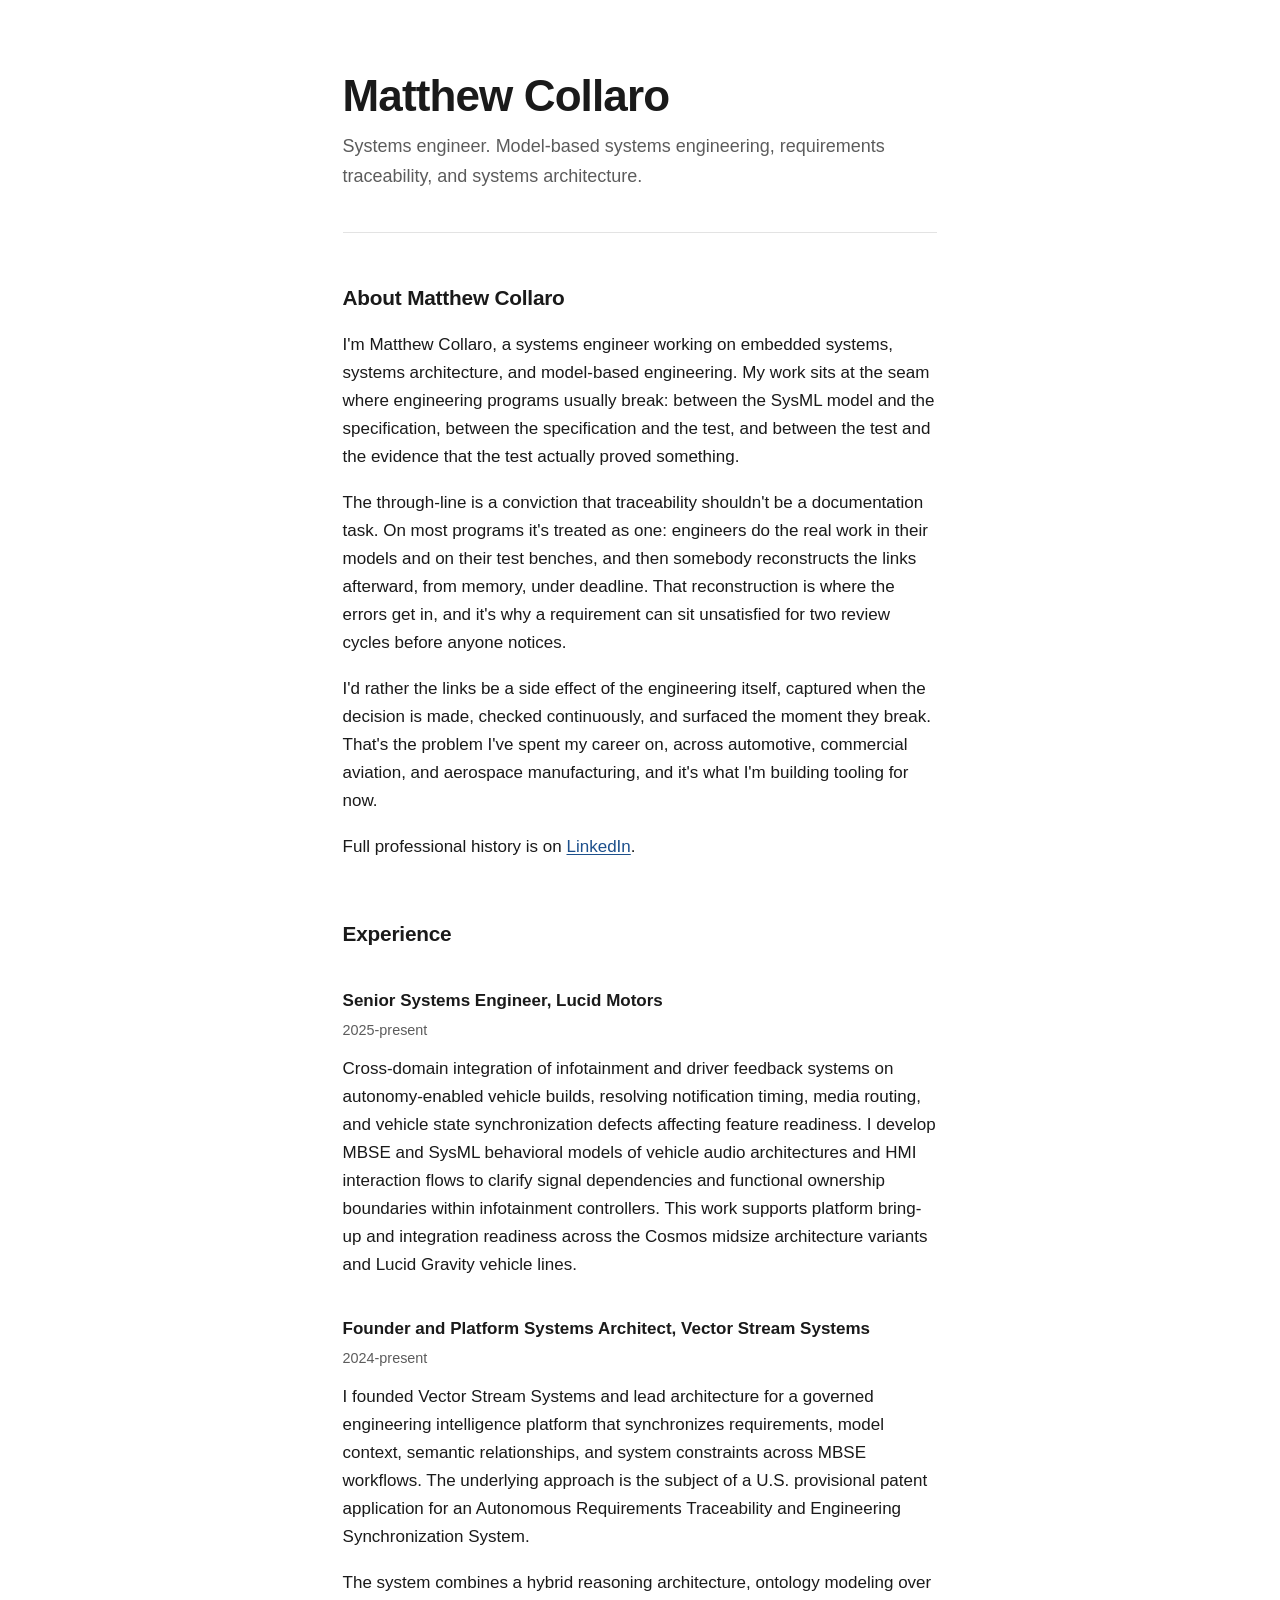
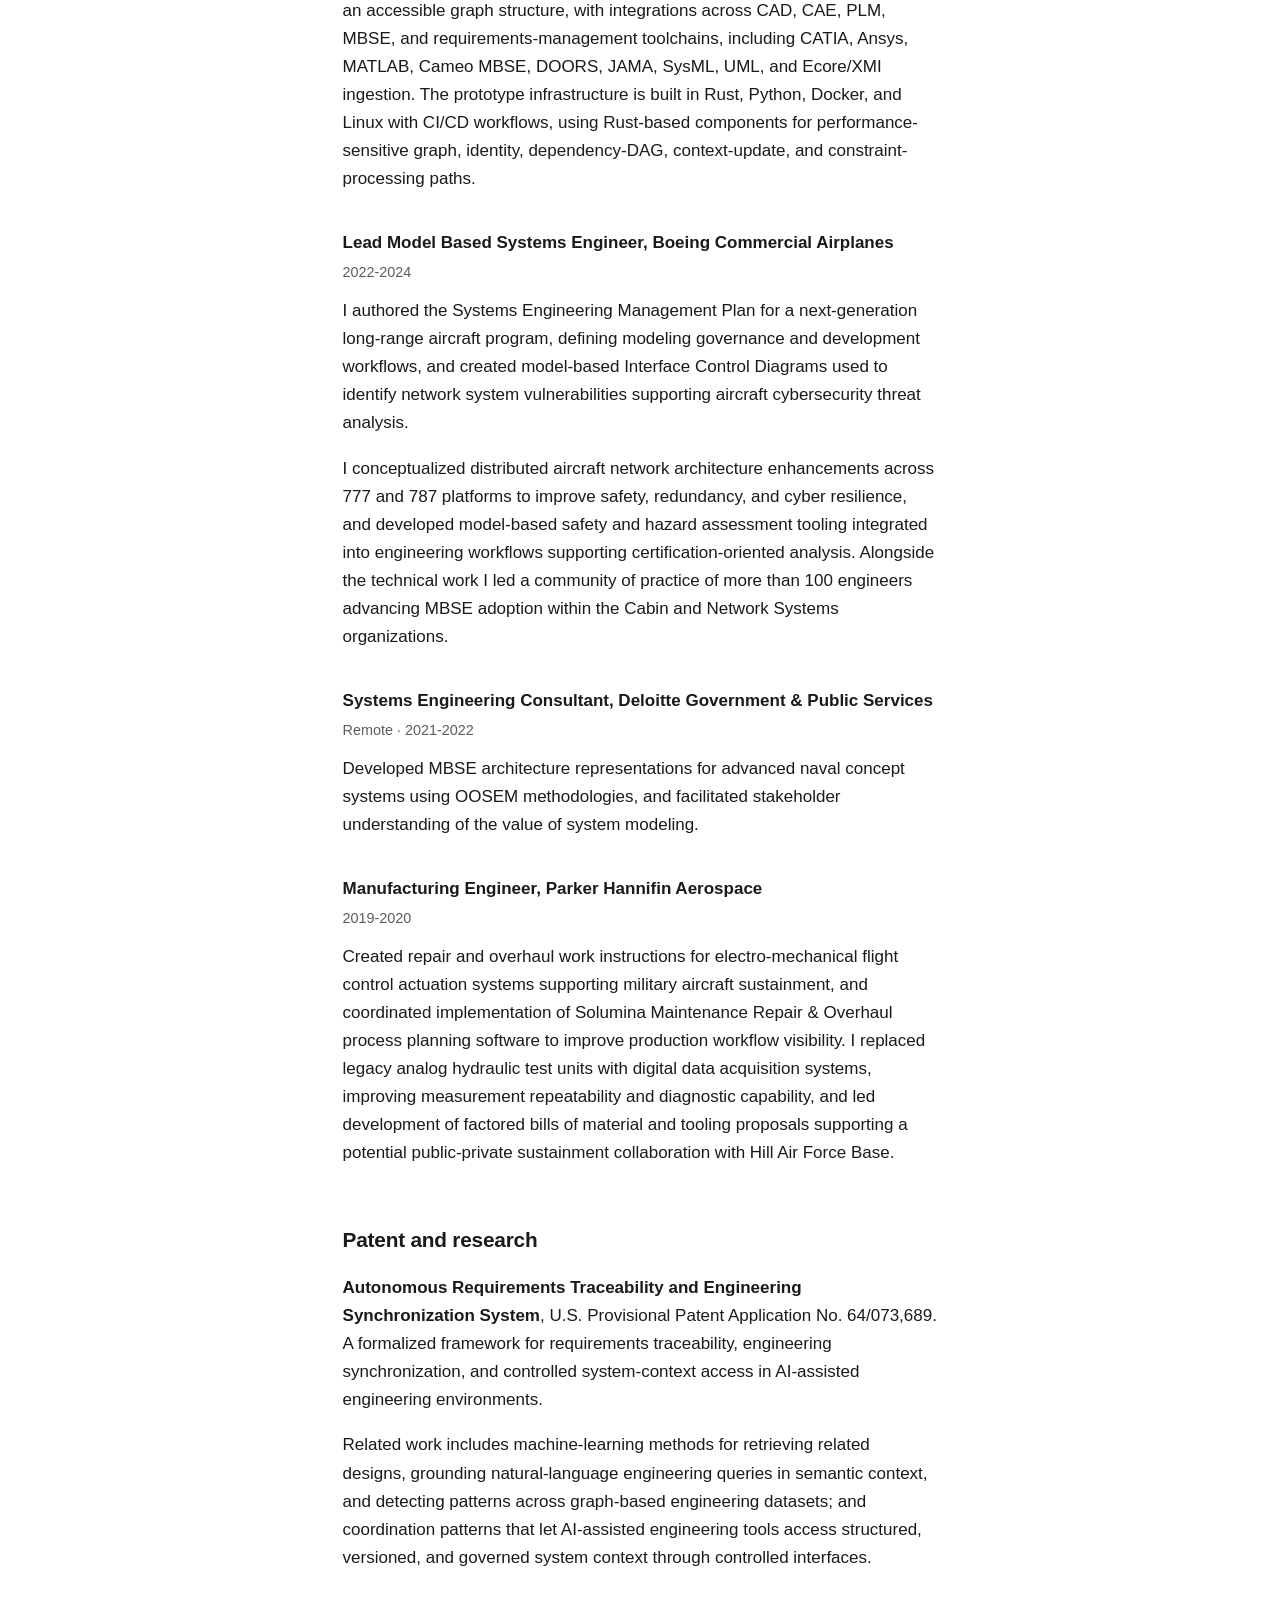
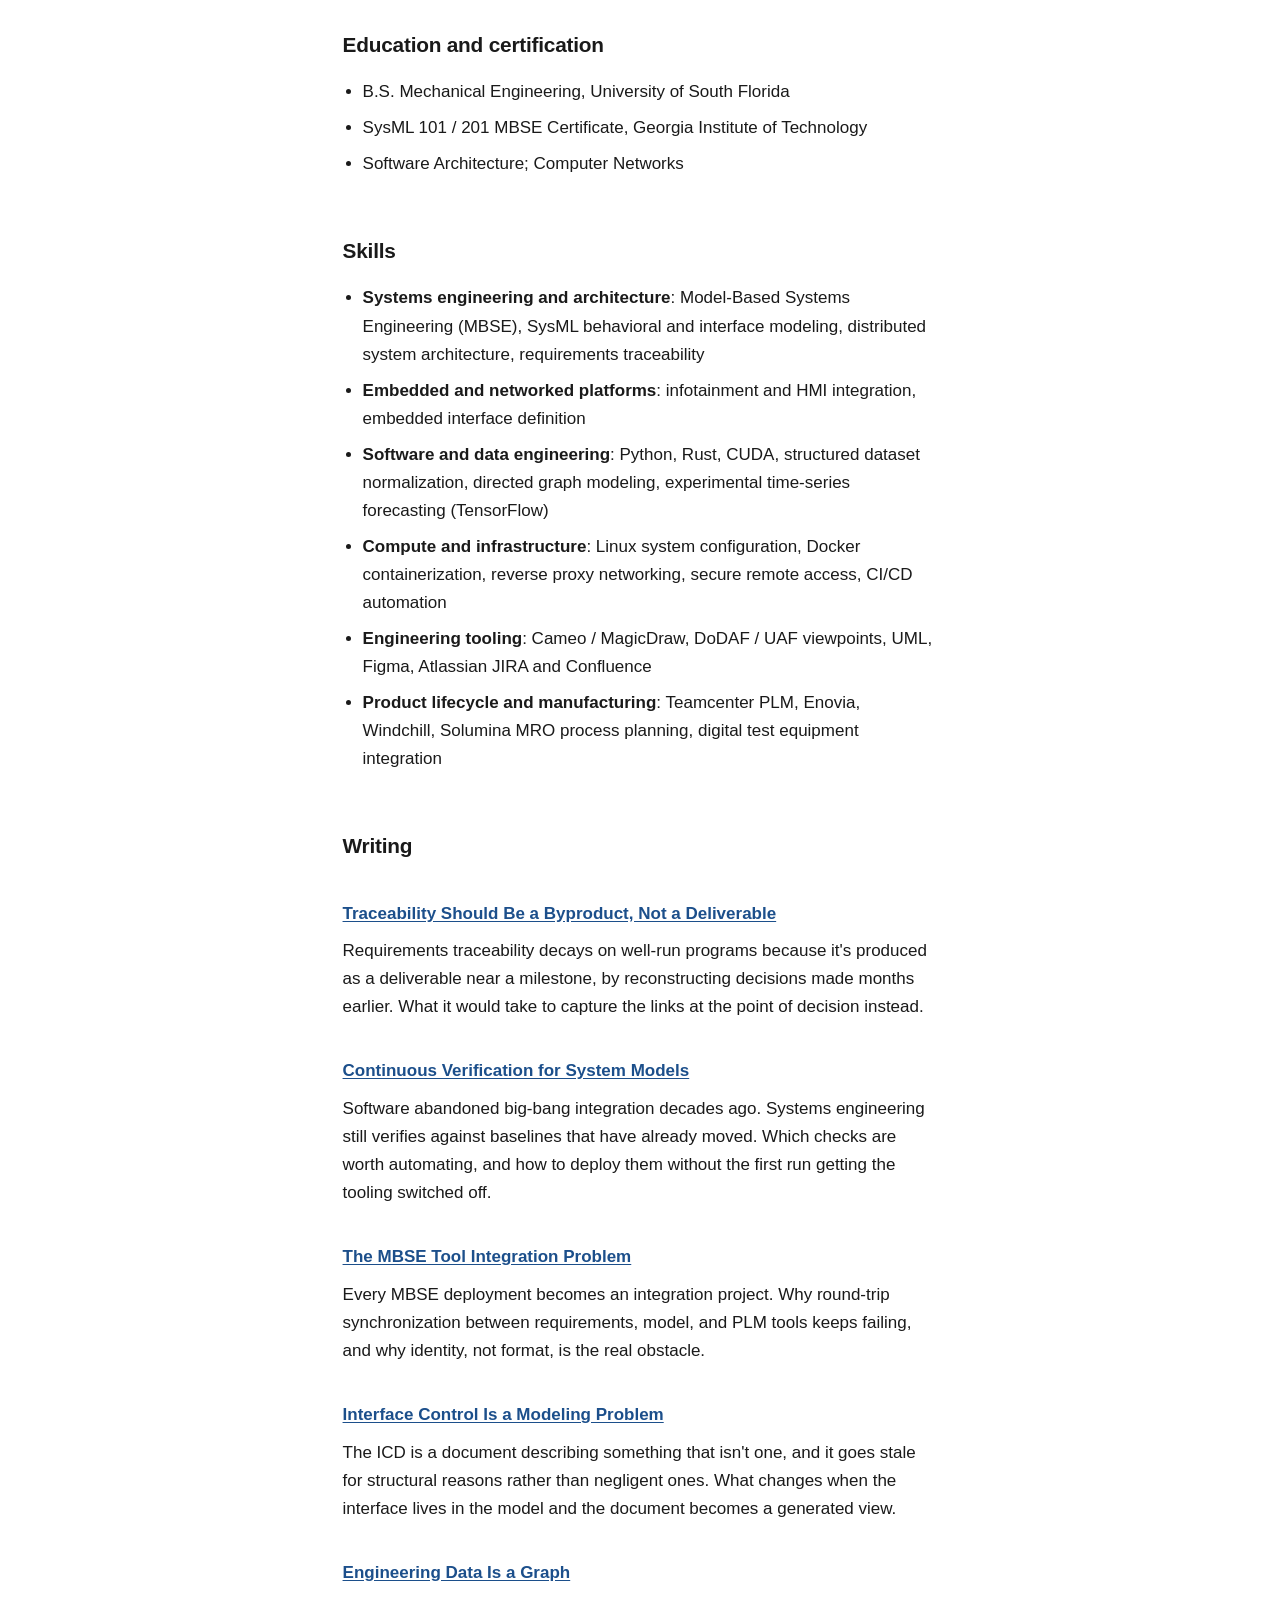
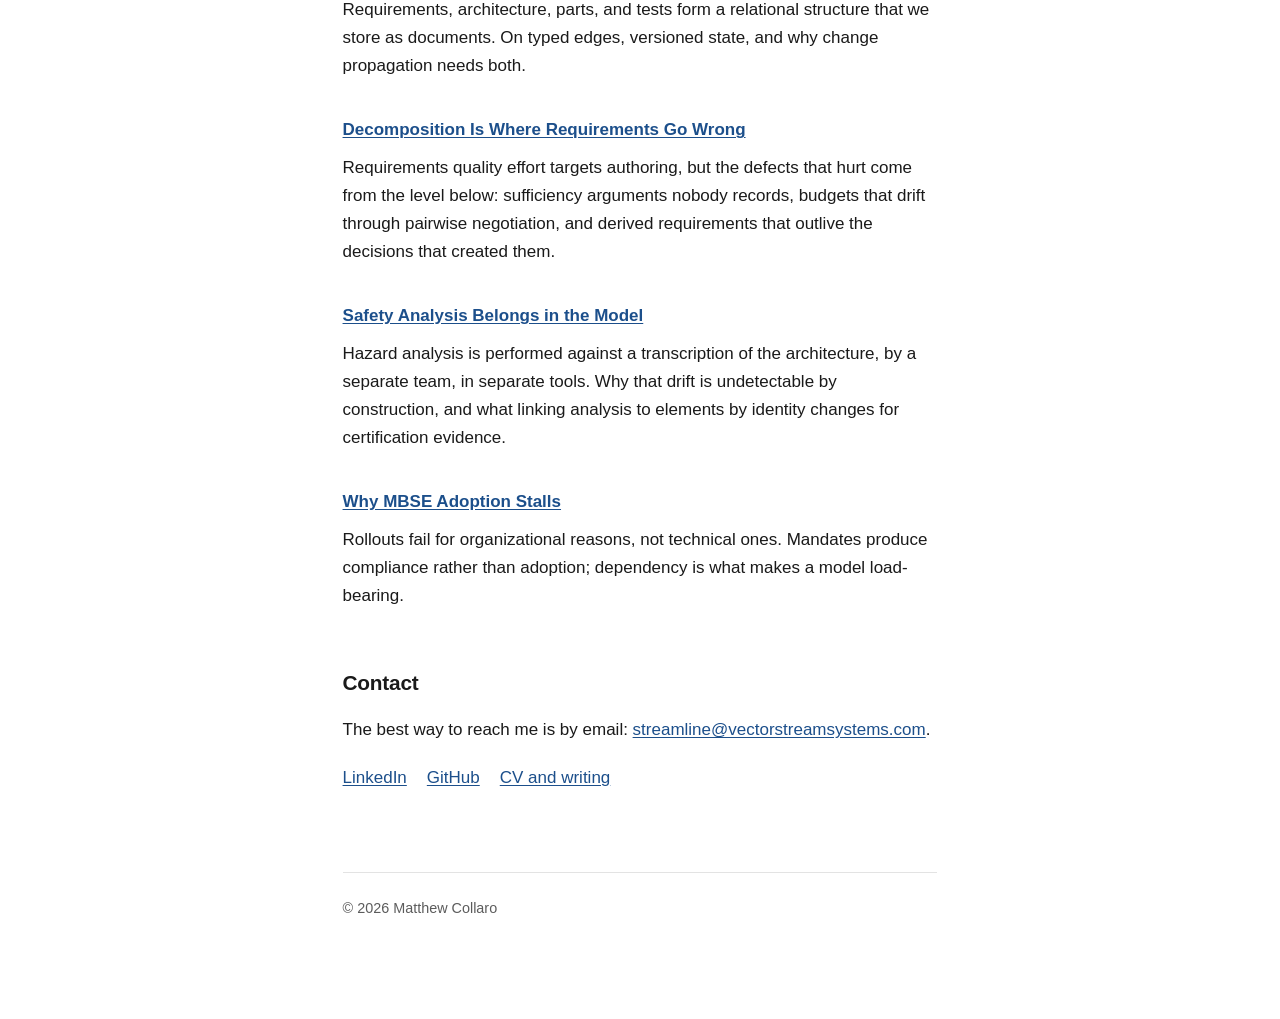
==== commit 97cdc3f7: "Personal site" ====
--- a/index.html
+++ b/index.html
@@ -103,7 +103,7 @@
 
     <article class="entry">
       <h3>Senior Systems Engineer, Lucid Motors</h3>
-      <p class="meta">Phoenix, AZ &middot; 2025-present</p>
+      <p class="meta">2025-present</p>
       <p>
         Cross-domain integration of infotainment and driver feedback systems on
         autonomy-enabled vehicle builds, resolving notification timing, media routing,
@@ -139,7 +139,7 @@
 
     <article class="entry">
       <h3>Lead Model Based Systems Engineer, Boeing Commercial Airplanes</h3>
-      <p class="meta">Everett, WA &middot; 2022-2024</p>
+      <p class="meta">2022-2024</p>
       <p>
         I authored the Systems Engineering Management Plan for a next-generation
         long-range aircraft program, defining modeling governance and development
@@ -168,7 +168,7 @@
 
     <article class="entry">
       <h3>Manufacturing Engineer, Parker Hannifin Aerospace</h3>
-      <p class="meta">Irvine, CA &middot; 2019-2020</p>
+      <p class="meta">2019-2020</p>
       <p>
         Created repair and overhaul work instructions for electro-mechanical flight
         control actuation systems supporting military aircraft sustainment, and
